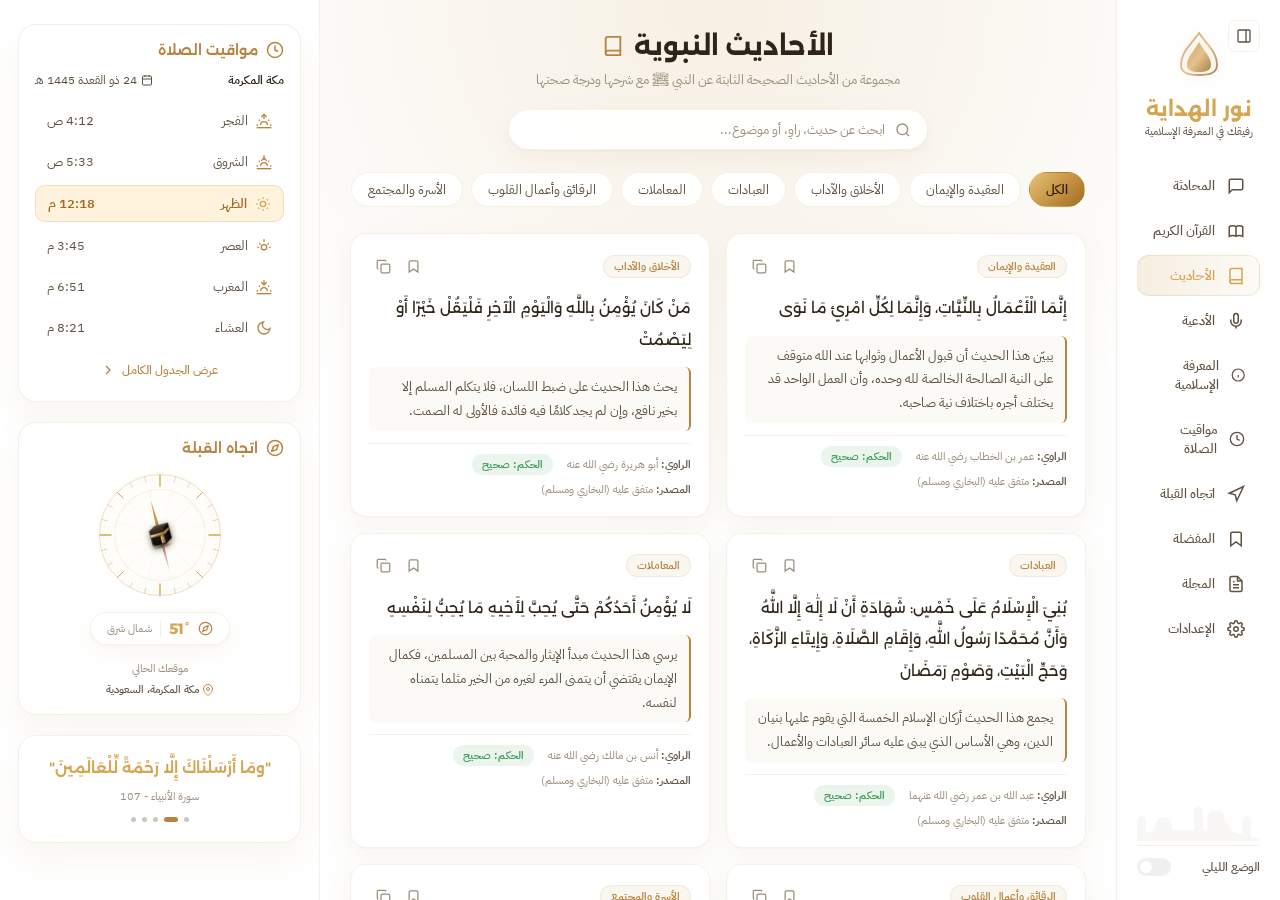
==== frontend/ahadith.html @ 5385dde2 "Add frontend pages: ahadith, favorites, mawaqit" ====
<!DOCTYPE html>
<html lang="ar" dir="rtl">
<head>
    <meta charset="UTF-8">
    <meta name="viewport" content="width=device-width, initial-scale=1.0">
    <title>الأحاديث النبوية — نور الهداية</title>
    
    <!-- Google Fonts -->
    <link rel="preconnect" href="https://fonts.googleapis.com">
    <link rel="preconnect" href="https://fonts.gstatic.com" crossorigin>
    <link href="https://fonts.googleapis.com/css2?family=Alexandria:wght@300;400;600;700&family=IBM+Plex+Sans+Arabic:wght@300;400;500;600;700&display=swap" rel="stylesheet">
    
    <!-- CSS Stylesheet -->
    <link rel="stylesheet" href="style.css">
</head>
<body>
    <script>
        (function () {
            try {
                if (localStorage.getItem("noor-theme") !== "dark") {
                    document.body.classList.add("light-theme");
                }
            } catch (e) {
                document.body.classList.add("light-theme");
            }
        })();
    </script>
    <div class="app-container">
        
        <!-- ==================== COLUMN 1: RIGHT PANEL (SIDEBAR NAV) ==================== -->
        <aside class="right-column">
            <!-- Master sidebar toggle: hides the widgets column, collapses this nav to icons -->
            <button type="button" class="sidebar-master-toggle" id="sidebarMasterToggle" title="طي/فتح الشريط الجانبي" aria-label="طي أو فتح الشريط الجانبي">
                <svg viewBox="0 0 24 24" fill="none" stroke="currentColor" stroke-width="2">
                    <rect x="3" y="3" width="18" height="18" rx="2" ry="2"></rect>
                    <line x1="15" y1="3" x2="15" y2="21"></line>
                </svg>
            </button>
            <!-- App Brand / Title -->
            <div class="app-brand">
                <div class="logo-wrapper">
                    <!-- Beautiful Golden Arched Mosque Dome Icon -->
                    <svg class="app-logo" viewBox="0 0 100 100" fill="none">
                        <path d="M50,15 C68,40 80,48 80,68 C80,82 68,85 50,85 C32,85 20,82 20,68 C20,48 32,40 50,15 Z" stroke="url(#goldGradient)" stroke-width="3" fill="rgba(202, 164, 108, 0.05)"/>
                        <path d="M50,30 C60,48 70,55 70,68 C70,78 61,80 50,80 C39,80 30,78 30,68 C30,55 40,48 50,30 Z" fill="url(#goldGradient)"/>
                        <defs>
                            <linearGradient id="goldGradient" x1="0" y1="0" x2="1" y2="1">
                                <stop offset="0%" stop-color="#cca46c"/>
                                <stop offset="50%" stop-color="#e5c18b"/>
                                <stop offset="100%" stop-color="#ab824b"/>
                            </linearGradient>
                        </defs>
                    </svg>
                </div>
                <h1 class="brand-title">نور الهداية</h1>
                <p class="brand-slogan">رفيقك في المعرفة الإسلامية</p>
            </div>
            
            <!-- Navigation Menu -->
            <nav class="sidebar-nav">
                <a href="index.html" class="nav-item">
                    <svg class="nav-icon" viewBox="0 0 24 24" fill="none" stroke="currentColor" stroke-width="2">
                        <path d="M21 15a2 2 0 0 1-2 2H7l-4 4V5a2 2 0 0 1 2-2h14a2 2 0 0 1 2 2z"></path>
                    </svg>
                    <span>المحادثة</span>
                </a>
                <a href="#" class="nav-item">
                    <svg class="nav-icon" viewBox="0 0 24 24" fill="none" stroke="currentColor" stroke-width="2">
                        <path d="M12 6.253v13m0-13C10.832 5.477 9.246 5 7.5 5S4.168 5.477 3 6.253v13C4.168 18.477 5.754 18 7.5 18s3.332.477 4.5 1.253m0-13C13.168 5.477 14.754 5 16.5 5c1.747 0 3.332.477 4.5 1.253v13C19.832 18.477 18.247 18 16.5 18c-1.746 0-3.332.477-4.5 1.253"></path>
                    </svg>
                    <span>القرآن الكريم</span>
                </a>
                <a href="ahadith.html" class="nav-item active">
                    <svg class="nav-icon" viewBox="0 0 24 24" fill="none" stroke="currentColor" stroke-width="2">
                        <path d="M4 19.5A2.5 2.5 0 0 1 6.5 17H20"></path>
                        <path d="M6.5 2H20v20H6.5A2.5 2.5 0 0 1 4 19.5v-15A2.5 2.5 0 0 1 6.5 2z"></path>
                    </svg>
                    <span>الأحاديث</span>
                </a>
                <a href="duas.html" class="nav-item">
                    <svg class="nav-icon" viewBox="0 0 24 24" fill="none" stroke="currentColor" stroke-width="2">
                        <path d="M12 2a3 3 0 0 0-3 3v7a3 3 0 0 0 6 0V5a3 3 0 0 0-3-3z"></path>
                        <path d="M19 10v2a7 7 0 0 1-14 0v-2"></path>
                        <line x1="12" y1="19" x2="12" y2="22"></line>
                    </svg>
                    <span>الأدعية</span>
                </a>
                <a href="#" class="nav-item">
                    <svg class="nav-icon" viewBox="0 0 24 24" fill="none" stroke="currentColor" stroke-width="2">
                        <circle cx="12" cy="12" r="10"></circle>
                        <line x1="12" y1="16" x2="12" y2="12"></line>
                        <line x1="12" y1="8" x2="12.01" y2="8"></line>
                    </svg>
                    <span>المعرفة الإسلامية</span>
                </a>
                <a href="mawaqit.html" class="nav-item">
                    <svg class="nav-icon" viewBox="0 0 24 24" fill="none" stroke="currentColor" stroke-width="2">
                        <circle cx="12" cy="12" r="10"></circle>
                        <polyline points="12 6 12 12 16 14"></polyline>
                    </svg>
                    <span>مواقيت الصلاة</span>
                </a>
                <a href="#" class="nav-item">
                    <svg class="nav-icon" viewBox="0 0 24 24" fill="none" stroke="currentColor" stroke-width="2">
                        <polygon points="3 11 22 2 13 21 11 13 3 11"></polygon>
                    </svg>
                    <span>اتجاه القبلة</span>
                </a>
                <a href="favorites.html" class="nav-item">
                    <svg class="nav-icon" viewBox="0 0 24 24" fill="none" stroke="currentColor" stroke-width="2">
                        <path d="M19 21l-7-5-7 5V5a2 2 0 0 1 2-2h10a2 2 0 0 1 2 2z"></path>
                    </svg>
                    <span>المفضلة</span>
                </a>
                <a href="#" class="nav-item">
                    <svg class="nav-icon" viewBox="0 0 24 24" fill="none" stroke="currentColor" stroke-width="2">
                        <path d="M14 2H6a2 2 0 0 0-2 2v16a2 2 0 0 0 2 2h12a2 2 0 0 0 2-2V8z"></path>
                        <polyline points="14 2 14 8 20 8"></polyline>
                        <line x1="16" y1="13" x2="8" y2="13"></line>
                        <line x1="16" y1="17" x2="8" y2="17"></line>
                        <polyline points="10 9 9 9 8 9"></polyline>
                    </svg>
                    <span>المجلة</span>
                </a>
                <a href="#" class="nav-item">
                    <svg class="nav-icon" viewBox="0 0 24 24" fill="none" stroke="currentColor" stroke-width="2">
                        <circle cx="12" cy="12" r="3"></circle>
                        <path d="M19.4 15a1.65 1.65 0 0 0 .33 1.82l.06.06a2 2 0 1 1-2.83 2.83l-.06-.06a1.65 1.65 0 0 0-1.82-.33 1.65 1.65 0 0 0-1 1.51V21a2 2 0 0 1-4 0v-.09A1.65 1.65 0 0 0 9 19.4a1.65 1.65 0 0 0-1.82.33l-.06.06a2 2 0 1 1-2.83-2.83l.06-.06a1.65 1.65 0 0 0 .33-1.82 1.65 1.65 0 0 0-1.51-1H3a2 2 0 0 1 0-4h.09A1.65 1.65 0 0 0 4.6 9a1.65 1.65 0 0 0-.33-1.82l-.06-.06a2 2 0 1 1 2.83-2.83l.06.06a1.65 1.65 0 0 0 1.82.33H9a1.65 1.65 0 0 0 1-1.51V3a2 2 0 0 1 4 0v.09a1.65 1.65 0 0 0 1 1.51 1.65 1.65 0 0 0 1.82-.33l.06-.06a2 2 0 1 1 2.83 2.83l-.06.06a1.65 1.65 0 0 0-.33 1.82V9a1.65 1.65 0 0 0 1.51 1H21a2 2 0 0 1 0 4h-.09a1.65 1.65 0 0 0-1.51 1z"></path>
                    </svg>
                    <span>الإعدادات</span>
                </a>
            </nav>
            
            <!-- Silhouette & Dark Mode Switch at the Bottom -->
            <div class="sidebar-footer">
                <div class="mosque-silhouette"></div>
                <div class="theme-switch-container">
                    <!-- <svg class="footer-icon sun-moon-icon" viewBox="0 0 24 24" fill="none" stroke="currentColor" stroke-width="2">
                        <path d="M21 12.79A9 9 0 1 1 11.21 3 7 7 0 0 0 21 12.79z"></path>
                    </svg> -->
                    <span class="switch-label">الوضع الليلي</span>
                    <label class="switch">
                        <input type="checkbox" id="themeSwitch">
                        <span class="slider round"></span>
                    </label>
                    
                </div>
            </div>
        </aside>
        
        <!-- ==================== COLUMN 2: CHAT & DYNAMIC PANEL ==================== -->
        <main class="center-column duas-page">
            <!-- Arched Window Frame Overlay & Backlighting -->
            <div class="duas-viewport">
                <!-- Page Header -->
                <div class="duas-page-header">
                    <h2 class="duas-page-title">
                        الأحاديث النبوية
                        <svg class="welcome-leaf" viewBox="0 0 24 24" fill="none" stroke="currentColor" stroke-width="2">
                            <path d="M4 19.5A2.5 2.5 0 0 1 6.5 17H20"></path>
                            <path d="M6.5 2H20v20H6.5A2.5 2.5 0 0 1 4 19.5v-15A2.5 2.5 0 0 1 6.5 2z"></path>
                        </svg>
                    </h2>
                    <p class="duas-page-subtitle">مجموعة من الأحاديث الصحيحة الثابتة عن النبي ﷺ مع شرحها ودرجة صحتها</p>

                    <div class="duas-search-bar">
                        <svg viewBox="0 0 24 24" class="duas-search-icon" fill="none" stroke="currentColor" stroke-width="2">
                            <circle cx="11" cy="11" r="8"></circle>
                            <path d="m21 21-4.3-4.3"></path>
                        </svg>
                        <input type="text" id="hadithSearchInput" class="duas-search-input" placeholder="ابحث عن حديث، راوٍ، أو موضوع..." autocomplete="off">
                    </div>
                </div>

                <!-- Category Filter -->
                <div class="duas-categories" id="hadithCategories">
                    <button class="category-chip active" data-category="all">الكل</button>
                    <button class="category-chip" data-category="aqeedah">العقيدة والإيمان</button>
                    <button class="category-chip" data-category="akhlaq">الأخلاق والآداب</button>
                    <button class="category-chip" data-category="ibadat">العبادات</button>
                    <button class="category-chip" data-category="muamalat">المعاملات</button>
                    <button class="category-chip" data-category="riqaq">الرقائق وأعمال القلوب</button>
                    <button class="category-chip" data-category="family">الأسرة والمجتمع</button>
                </div>

                <!-- Hadiths Grid -->
                <div class="duas-grid hadith-grid" id="hadithGrid">

                    <div class="dua-card hadith-card" data-category="aqeedah">
                        <div class="dua-card-header">
                            <span class="dua-category-tag">العقيدة والإيمان</span>
                            <div class="dua-card-actions">
                                <button type="button" class="dua-action-btn" data-action="favorite" title="إضافة للمفضلة">
                                    <svg viewBox="0 0 24 24" fill="none" stroke="currentColor" stroke-width="2">
                                        <path d="M19 21l-7-5-7 5V5a2 2 0 0 1 2-2h10a2 2 0 0 1 2 2z"></path>
                                    </svg>
                                </button>
                                <button type="button" class="dua-action-btn" data-action="copy" title="نسخ الحديث">
                                    <svg viewBox="0 0 24 24" fill="none" stroke="currentColor" stroke-width="2">
                                        <rect width="14" height="14" x="8" y="8" rx="2" ry="2"></rect>
                                        <path d="M4 16c-1.1 0-2-.9-2-2V4c0-1.1.9-2 2-2h10c1.1 0 2 .9 2 2"></path>
                                    </svg>
                                </button>
                            </div>
                        </div>
                        <p class="dua-text hadith-text">إِنَّمَا الْأَعْمَالُ بِالنِّيَّاتِ، وَإِنَّمَا لِكُلِّ امْرِئٍ مَا نَوَى</p>
                        <p class="hadith-explanation">يبيّن هذا الحديث أن قبول الأعمال وثوابها عند الله متوقف على النية الصالحة الخالصة لله وحده، وأن العمل الواحد قد يختلف أجره باختلاف نية صاحبه.</p>
                        <div class="hadith-meta">
                            <span class="hadith-meta-item"><strong>الراوي:</strong> عمر بن الخطاب رضي الله عنه</span>
                            <span class="hadith-meta-item hadith-grade grade-sahih"><strong>الحكم:</strong> صحيح</span>
                            <span class="hadith-meta-item"><strong>المصدر:</strong> متفق عليه (البخاري ومسلم)</span>
                        </div>
                    </div>

                    <div class="dua-card hadith-card" data-category="akhlaq">
                        <div class="dua-card-header">
                            <span class="dua-category-tag">الأخلاق والآداب</span>
                            <div class="dua-card-actions">
                                <button type="button" class="dua-action-btn" data-action="favorite" title="إضافة للمفضلة">
                                    <svg viewBox="0 0 24 24" fill="none" stroke="currentColor" stroke-width="2">
                                        <path d="M19 21l-7-5-7 5V5a2 2 0 0 1 2-2h10a2 2 0 0 1 2 2z"></path>
                                    </svg>
                                </button>
                                <button type="button" class="dua-action-btn" data-action="copy" title="نسخ الحديث">
                                    <svg viewBox="0 0 24 24" fill="none" stroke="currentColor" stroke-width="2">
                                        <rect width="14" height="14" x="8" y="8" rx="2" ry="2"></rect>
                                        <path d="M4 16c-1.1 0-2-.9-2-2V4c0-1.1.9-2 2-2h10c1.1 0 2 .9 2 2"></path>
                                    </svg>
                                </button>
                            </div>
                        </div>
                        <p class="dua-text hadith-text">مَنْ كَانَ يُؤْمِنُ بِاللَّهِ وَالْيَوْمِ الْآخِرِ فَلْيَقُلْ خَيْرًا أَوْ لِيَصْمُتْ</p>
                        <p class="hadith-explanation">يحث هذا الحديث على ضبط اللسان، فلا يتكلم المسلم إلا بخير نافع، وإن لم يجد كلامًا فيه فائدة فالأولى له الصمت.</p>
                        <div class="hadith-meta">
                            <span class="hadith-meta-item"><strong>الراوي:</strong> أبو هريرة رضي الله عنه</span>
                            <span class="hadith-meta-item hadith-grade grade-sahih"><strong>الحكم:</strong> صحيح</span>
                            <span class="hadith-meta-item"><strong>المصدر:</strong> متفق عليه (البخاري ومسلم)</span>
                        </div>
                    </div>

                    <div class="dua-card hadith-card" data-category="ibadat">
                        <div class="dua-card-header">
                            <span class="dua-category-tag">العبادات</span>
                            <div class="dua-card-actions">
                                <button type="button" class="dua-action-btn" data-action="favorite" title="إضافة للمفضلة">
                                    <svg viewBox="0 0 24 24" fill="none" stroke="currentColor" stroke-width="2">
                                        <path d="M19 21l-7-5-7 5V5a2 2 0 0 1 2-2h10a2 2 0 0 1 2 2z"></path>
                                    </svg>
                                </button>
                                <button type="button" class="dua-action-btn" data-action="copy" title="نسخ الحديث">
                                    <svg viewBox="0 0 24 24" fill="none" stroke="currentColor" stroke-width="2">
                                        <rect width="14" height="14" x="8" y="8" rx="2" ry="2"></rect>
                                        <path d="M4 16c-1.1 0-2-.9-2-2V4c0-1.1.9-2 2-2h10c1.1 0 2 .9 2 2"></path>
                                    </svg>
                                </button>
                            </div>
                        </div>
                        <p class="dua-text hadith-text">بُنِيَ الْإِسْلَامُ عَلَى خَمْسٍ: شَهَادَةِ أَنْ لَا إِلَٰهَ إِلَّا اللَّهُ وَأَنَّ مُحَمَّدًا رَسُولُ اللَّهِ، وَإِقَامِ الصَّلَاةِ، وَإِيتَاءِ الزَّكَاةِ، وَحَجِّ الْبَيْتِ، وَصَوْمِ رَمَضَانَ</p>
                        <p class="hadith-explanation">يجمع هذا الحديث أركان الإسلام الخمسة التي يقوم عليها بنيان الدين، وهي الأساس الذي يبنى عليه سائر العبادات والأعمال.</p>
                        <div class="hadith-meta">
                            <span class="hadith-meta-item"><strong>الراوي:</strong> عبد الله بن عمر رضي الله عنهما</span>
                            <span class="hadith-meta-item hadith-grade grade-sahih"><strong>الحكم:</strong> صحيح</span>
                            <span class="hadith-meta-item"><strong>المصدر:</strong> متفق عليه (البخاري ومسلم)</span>
                        </div>
                    </div>

                    <div class="dua-card hadith-card" data-category="muamalat">
                        <div class="dua-card-header">
                            <span class="dua-category-tag">المعاملات</span>
                            <div class="dua-card-actions">
                                <button type="button" class="dua-action-btn" data-action="favorite" title="إضافة للمفضلة">
                                    <svg viewBox="0 0 24 24" fill="none" stroke="currentColor" stroke-width="2">
                                        <path d="M19 21l-7-5-7 5V5a2 2 0 0 1 2-2h10a2 2 0 0 1 2 2z"></path>
                                    </svg>
                                </button>
                                <button type="button" class="dua-action-btn" data-action="copy" title="نسخ الحديث">
                                    <svg viewBox="0 0 24 24" fill="none" stroke="currentColor" stroke-width="2">
                                        <rect width="14" height="14" x="8" y="8" rx="2" ry="2"></rect>
                                        <path d="M4 16c-1.1 0-2-.9-2-2V4c0-1.1.9-2 2-2h10c1.1 0 2 .9 2 2"></path>
                                    </svg>
                                </button>
                            </div>
                        </div>
                        <p class="dua-text hadith-text">لَا يُؤْمِنُ أَحَدُكُمْ حَتَّى يُحِبَّ لِأَخِيهِ مَا يُحِبُّ لِنَفْسِهِ</p>
                        <p class="hadith-explanation">يرسي هذا الحديث مبدأ الإيثار والمحبة بين المسلمين، فكمال الإيمان يقتضي أن يتمنى المرء لغيره من الخير مثلما يتمناه لنفسه.</p>
                        <div class="hadith-meta">
                            <span class="hadith-meta-item"><strong>الراوي:</strong> أنس بن مالك رضي الله عنه</span>
                            <span class="hadith-meta-item hadith-grade grade-sahih"><strong>الحكم:</strong> صحيح</span>
                            <span class="hadith-meta-item"><strong>المصدر:</strong> متفق عليه (البخاري ومسلم)</span>
                        </div>
                    </div>

                    <div class="dua-card hadith-card" data-category="riqaq">
                        <div class="dua-card-header">
                            <span class="dua-category-tag">الرقائق وأعمال القلوب</span>
                            <div class="dua-card-actions">
                                <button type="button" class="dua-action-btn" data-action="favorite" title="إضافة للمفضلة">
                                    <svg viewBox="0 0 24 24" fill="none" stroke="currentColor" stroke-width="2">
                                        <path d="M19 21l-7-5-7 5V5a2 2 0 0 1 2-2h10a2 2 0 0 1 2 2z"></path>
                                    </svg>
                                </button>
                                <button type="button" class="dua-action-btn" data-action="copy" title="نسخ الحديث">
                                    <svg viewBox="0 0 24 24" fill="none" stroke="currentColor" stroke-width="2">
                                        <rect width="14" height="14" x="8" y="8" rx="2" ry="2"></rect>
                                        <path d="M4 16c-1.1 0-2-.9-2-2V4c0-1.1.9-2 2-2h10c1.1 0 2 .9 2 2"></path>
                                    </svg>
                                </button>
                            </div>
                        </div>
                        <p class="dua-text hadith-text">مَنْ كَانَتِ الْآخِرَةُ هَمَّهُ جَعَلَ اللَّهُ غِنَاهُ فِي قَلْبِهِ، وَجَمَعَ لَهُ شَمْلَهُ، وَأَتَتْهُ الدُّنْيَا وَهِيَ رَاغِمَةٌ</p>
                        <p class="hadith-explanation">يوضح الحديث أن من جعل الآخرة غايته الكبرى أغناه الله في قلبه وجمع أمره ويسّر له رزقه من الدنيا وهو راضٍ مطمئن.</p>
                        <div class="hadith-meta">
                            <span class="hadith-meta-item"><strong>الراوي:</strong> زيد بن ثابت رضي الله عنه</span>
                            <span class="hadith-meta-item hadith-grade grade-hasan"><strong>الحكم:</strong> حسن</span>
                            <span class="hadith-meta-item"><strong>المصدر:</strong> رواه الترمذي وابن ماجه</span>
                        </div>
                    </div>

                    <div class="dua-card hadith-card" data-category="family">
                        <div class="dua-card-header">
                            <span class="dua-category-tag">الأسرة والمجتمع</span>
                            <div class="dua-card-actions">
                                <button type="button" class="dua-action-btn" data-action="favorite" title="إضافة للمفضلة">
                                    <svg viewBox="0 0 24 24" fill="none" stroke="currentColor" stroke-width="2">
                                        <path d="M19 21l-7-5-7 5V5a2 2 0 0 1 2-2h10a2 2 0 0 1 2 2z"></path>
                                    </svg>
                                </button>
                                <button type="button" class="dua-action-btn" data-action="copy" title="نسخ الحديث">
                                    <svg viewBox="0 0 24 24" fill="none" stroke="currentColor" stroke-width="2">
                                        <rect width="14" height="14" x="8" y="8" rx="2" ry="2"></rect>
                                        <path d="M4 16c-1.1 0-2-.9-2-2V4c0-1.1.9-2 2-2h10c1.1 0 2 .9 2 2"></path>
                                    </svg>
                                </button>
                            </div>
                        </div>
                        <p class="dua-text hadith-text">خَيْرُكُمْ خَيْرُكُمْ لِأَهْلِهِ، وَأَنَا خَيْرُكُمْ لِأَهْلِي</p>
                        <p class="hadith-explanation">يعلّم النبي ﷺ أمته أن حسن المعاملة مع الأهل والزوجة من علامات خيرية المسلم، وقد ضرب بنفسه ﷺ المثل الأعلى في ذلك.</p>
                        <div class="hadith-meta">
                            <span class="hadith-meta-item"><strong>الراوي:</strong> عائشة رضي الله عنها</span>
                            <span class="hadith-meta-item hadith-grade grade-sahih"><strong>الحكم:</strong> صحيح</span>
                            <span class="hadith-meta-item"><strong>المصدر:</strong> رواه الترمذي وابن ماجه</span>
                        </div>
                    </div>

                    <div class="dua-card hadith-card" data-category="akhlaq">
                        <div class="dua-card-header">
                            <span class="dua-category-tag">الأخلاق والآداب</span>
                            <div class="dua-card-actions">
                                <button type="button" class="dua-action-btn" data-action="favorite" title="إضافة للمفضلة">
                                    <svg viewBox="0 0 24 24" fill="none" stroke="currentColor" stroke-width="2">
                                        <path d="M19 21l-7-5-7 5V5a2 2 0 0 1 2-2h10a2 2 0 0 1 2 2z"></path>
                                    </svg>
                                </button>
                                <button type="button" class="dua-action-btn" data-action="copy" title="نسخ الحديث">
                                    <svg viewBox="0 0 24 24" fill="none" stroke="currentColor" stroke-width="2">
                                        <rect width="14" height="14" x="8" y="8" rx="2" ry="2"></rect>
                                        <path d="M4 16c-1.1 0-2-.9-2-2V4c0-1.1.9-2 2-2h10c1.1 0 2 .9 2 2"></path>
                                    </svg>
                                </button>
                            </div>
                        </div>
                        <p class="dua-text hadith-text">الْمُسْلِمُ مَنْ سَلِمَ الْمُسْلِمُونَ مِنْ لِسَانِهِ وَيَدِهِ</p>
                        <p class="hadith-explanation">يعرّف النبي ﷺ المسلم الحق بأنه من يكفّ أذاه عن الناس بلسانه ويده، فسلامة الصدر وحسن التعامل من صميم الإسلام.</p>
                        <div class="hadith-meta">
                            <span class="hadith-meta-item"><strong>الراوي:</strong> عبد الله بن عمرو رضي الله عنهما</span>
                            <span class="hadith-meta-item hadith-grade grade-sahih"><strong>الحكم:</strong> صحيح</span>
                            <span class="hadith-meta-item"><strong>المصدر:</strong> متفق عليه (البخاري ومسلم)</span>
                        </div>
                    </div>

                </div>

                <!-- Empty state, shown when a search/filter finds nothing -->
                <div class="duas-empty-state" id="hadithEmptyState" style="display:none;">
                    <p>لم يتم العثور على أحاديث مطابقة لبحثك.</p>
                </div>
            </div>
        </main>
        
        <!-- ==================== COLUMN 3: WIDGETS & SIDE INFO ==================== -->
        <aside class="left-column">
            <!-- Prayer Times Widget -->
            <div class="card prayer-widget">
                <div class="widget-header">
                    <div class="header-title">
                        <svg class="widget-icon" viewBox="0 0 24 24" fill="none" stroke="currentColor" stroke-width="2">
                            <circle cx="12" cy="12" r="10"></circle>
                            <polyline points="12 6 12 12 16 14"></polyline>
                        </svg>
                        <span>مواقيت الصلاة</span>
                    </div>
                </div>
                <div class="location-details">
                    <span class="city-name">مكة المكرمة</span>
                    <span class="hijri-date">
                        <svg viewBox="0 0 24 24" class="date-icon" fill="none" stroke="currentColor" stroke-width="2">
                            <rect x="3" y="4" width="18" height="18" rx="2" ry="2"></rect>
                            <line x1="16" y1="2" x2="16" y2="6"></line>
                            <line x1="8" y1="2" x2="8" y2="6"></line>
                            <line x1="3" y1="10" x2="21" y2="10"></line>
                        </svg>
                        <span class="hijri-date-text">24 ذو القعدة 1445 هـ</span>
                    </span>
                </div>
                
                <div class="prayer-times-list">
                    <div class="prayer-time-item">
                        <span class="prayer-name">
                            <svg class="prayer-icon" viewBox="0 0 24 24" fill="none" stroke="currentColor" stroke-width="2">
                                <path d="M17 18a5 5 0 0 0-10 0"></path>
                                <line x1="12" y1="2" x2="12" y2="9"></line>
                                <line x1="4.22" y1="10.22" x2="5.64" y2="11.64"></line>
                                <line x1="1" y1="18" x2="3" y2="18"></line>
                                <line x1="21" y1="18" x2="23" y2="18"></line>
                                <line x1="18.36" y1="11.64" x2="19.78" y2="10.22"></line>
                                <line x1="23" y1="22" x2="1" y2="22"></line>
                                <polyline points="8 6 12 2 16 6"></polyline>
                            </svg>
                            الفجر
                        </span>
                        <span class="prayer-val">4:12 ص</span>
                    </div>
                    <div class="prayer-time-item">
                        <span class="prayer-name">
                            <svg class="prayer-icon" viewBox="0 0 24 24" fill="none" stroke="currentColor" stroke-width="2">
                                <path d="M17 18a5 5 0 0 0-10 0"></path>
                                <line x1="12" y1="2" x2="12" y2="9"></line>
                                <line x1="4.22" y1="10.22" x2="5.64" y2="11.64"></line>
                                <line x1="1" y1="18" x2="3" y2="18"></line>
                                <line x1="21" y1="18" x2="23" y2="18"></line>
                                <line x1="18.36" y1="11.64" x2="19.78" y2="10.22"></line>
                                <line x1="23" y1="22" x2="1" y2="22"></line>
                                <polyline points="8 10 12 6 16 10"></polyline>
                            </svg>
                            الشروق
                        </span>
                        <span class="prayer-val">5:33 ص</span>
                    </div>
                    <div class="prayer-time-item active">
                        <span class="prayer-name">
                            <svg class="prayer-icon" viewBox="0 0 24 24" fill="none" stroke="currentColor" stroke-width="2">
                                <circle cx="12" cy="12" r="4"></circle>
                                <line x1="12" y1="2" x2="12" y2="4"></line>
                                <line x1="12" y1="20" x2="12" y2="22"></line>
                                <line x1="4.93" y1="4.93" x2="6.34" y2="6.34"></line>
                                <line x1="17.66" y1="17.66" x2="19.07" y2="19.07"></line>
                                <line x1="2" y1="12" x2="4" y2="12"></line>
                                <line x1="20" y1="12" x2="22" y2="12"></line>
                                <line x1="4.93" y1="19.07" x2="6.34" y2="17.66"></line>
                                <line x1="17.66" y1="6.34" x2="19.07" y2="4.93"></line>
                            </svg>
                            الظهر
                        </span>
                        <span class="prayer-val">12:18 م</span>
                    </div>
                    <div class="prayer-time-item">
                        <span class="prayer-name">
                            <svg class="prayer-icon" viewBox="0 0 24 24" fill="none" stroke="currentColor" stroke-width="2">
                                <circle cx="12" cy="14" r="4"></circle>
                                <line x1="12" y1="2" x2="12" y2="6"></line>
                                <line x1="4.93" y1="7.93" x2="6.7" y2="9.7"></line>
                                <line x1="19.07" y1="7.93" x2="17.3" y2="9.7"></line>
                                <line x1="2" y1="14" x2="4.5" y2="14"></line>
                                <line x1="19.5" y1="14" x2="22" y2="14"></line>
                            </svg>
                            العصر
                        </span>
                        <span class="prayer-val">3:45 م</span>
                    </div>
                    <div class="prayer-time-item">
                        <span class="prayer-name">
                            <svg class="prayer-icon" viewBox="0 0 24 24" fill="none" stroke="currentColor" stroke-width="2">
                                <path d="M17 18a5 5 0 0 0-10 0"></path>
                                <line x1="12" y1="9" x2="12" y2="2"></line>
                                <line x1="4.22" y1="10.22" x2="5.64" y2="11.64"></line>
                                <line x1="1" y1="18" x2="3" y2="18"></line>
                                <line x1="21" y1="18" x2="23" y2="18"></line>
                                <line x1="18.36" y1="11.64" x2="19.78" y2="10.22"></line>
                                <line x1="23" y1="22" x2="1" y2="22"></line>
                                <polyline points="16 5 12 9 8 5"></polyline>
                            </svg>
                            المغرب
                        </span>
                        <span class="prayer-val">6:51 م</span>
                    </div>
                    <div class="prayer-time-item">
                        <span class="prayer-name">
                            <svg class="prayer-icon" viewBox="0 0 24 24" fill="none" stroke="currentColor" stroke-width="2">
                                <path d="M21 12.79A9 9 0 1 1 11.21 3 7 7 0 0 0 21 12.79z"></path>
                            </svg>
                            العشاء
                        </span>
                        <span class="prayer-val">8:21 م</span>
                    </div>
                </div>
                
                <button class="btn btn-text show-schedule-btn">
                    <span>عرض الجدول الكامل</span>
                    <svg viewBox="0 0 24 24" width="16" height="16" fill="none" stroke="currentColor" stroke-width="2">
                        <polyline points="15 18 9 12 15 6"></polyline>
                    </svg>
                </button>
            </div>
            
            <!-- Qibla Widget -->
            <div class="card qibla-widget">
                <div class="widget-header">
                    <div class="header-title">
                        <svg class="widget-icon" viewBox="0 0 24 24" fill="none" stroke="currentColor" stroke-width="2">
                            <circle cx="12" cy="12" r="10"></circle>
                            <polygon points="16.24 7.76 14.12 14.12 7.76 16.24 9.88 9.88 16.24 7.76"></polygon>
                        </svg>
                        <span>اتجاه القبلة</span>
                    </div>
                </div>
                
                <div class="qibla-compass-container">
                    <div class="compass-ring">
                        <!-- Decorative tick-mark ring -->
                        <svg class="tick-ring" viewBox="0 0 126 126" xmlns="http://www.w3.org/2000/svg">
                            <circle cx="63" cy="63" r="60.5" class="tick-ring-outer"/>
                            <circle cx="63" cy="63" r="56.5" class="tick-ring-inner"/>
                            <g stroke-linecap="round">
                                <line x1="63.0" y1="14.0" x2="63.0" y2="3.0" class="tick-major"/>
                                <line x1="77.2" y1="9.9" x2="78.5" y2="5.0" class="tick-minor"/>
                                <line x1="90.5" y1="15.4" x2="93.0" y2="11.0" class="tick-minor"/>
                                <line x1="99.8" y1="26.2" x2="105.4" y2="20.6" class="tick-mid"/>
                                <line x1="110.6" y1="35.5" x2="115.0" y2="33.0" class="tick-minor"/>
                                <line x1="116.1" y1="48.8" x2="121.0" y2="47.5" class="tick-minor"/>
                                <line x1="112.0" y1="63.0" x2="123.0" y2="63.0" class="tick-major"/>
                                <line x1="116.1" y1="77.2" x2="121.0" y2="78.5" class="tick-minor"/>
                                <line x1="110.6" y1="90.5" x2="115.0" y2="93.0" class="tick-minor"/>
                                <line x1="99.8" y1="99.8" x2="105.4" y2="105.4" class="tick-mid"/>
                                <line x1="90.5" y1="110.6" x2="93.0" y2="115.0" class="tick-minor"/>
                                <line x1="77.2" y1="116.1" x2="78.5" y2="121.0" class="tick-minor"/>
                                <line x1="63.0" y1="112.0" x2="63.0" y2="123.0" class="tick-major"/>
                                <line x1="48.8" y1="116.1" x2="47.5" y2="121.0" class="tick-minor"/>
                                <line x1="35.5" y1="110.6" x2="33.0" y2="115.0" class="tick-minor"/>
                                <line x1="26.2" y1="99.8" x2="20.6" y2="105.4" class="tick-mid"/>
                                <line x1="15.4" y1="90.5" x2="11.0" y2="93.0" class="tick-minor"/>
                                <line x1="9.9" y1="77.2" x2="5.0" y2="78.5" class="tick-minor"/>
                                <line x1="14.0" y1="63.0" x2="3.0" y2="63.0" class="tick-major"/>
                                <line x1="9.9" y1="48.8" x2="5.0" y2="47.5" class="tick-minor"/>
                                <line x1="15.4" y1="35.5" x2="11.0" y2="33.0" class="tick-minor"/>
                                <line x1="26.2" y1="26.2" x2="20.6" y2="20.6" class="tick-mid"/>
                                <line x1="35.5" y1="15.4" x2="33.0" y2="11.0" class="tick-minor"/>
                                <line x1="48.8" y1="9.9" x2="47.5" y2="5.0" class="tick-minor"/>
                            </g>
                        </svg>


                        <div class="compass-dial">
                            <div class="compass-pointer">
                                <div class="pointer-head"></div>
                                <div class="pointer-tail"></div>
                            </div>
                            <div class="kaaba-icon-wrapper">
                                <svg viewBox="0 0 64 64" class="kaaba-svg" xmlns="http://www.w3.org/2000/svg">
                                    <defs>
                                        <linearGradient id="kaabaFront" x1="0" y1="0" x2="0" y2="1">
                                            <stop offset="0%" stop-color="#3a2c1d"/>
                                            <stop offset="55%" stop-color="#1c1510"/>
                                            <stop offset="100%" stop-color="#0a0806"/>
                                        </linearGradient>
                                        <linearGradient id="kaabaSide" x1="0" y1="0" x2="1" y2="0">
                                            <stop offset="0%" stop-color="#18120c"/>
                                            <stop offset="100%" stop-color="#000000"/>
                                        </linearGradient>
                                        <linearGradient id="kaabaTop" x1="0" y1="0" x2="0" y2="1">
                                            <stop offset="0%" stop-color="#54432f"/>
                                            <stop offset="100%" stop-color="#231b13"/>
                                        </linearGradient>
                                        <linearGradient id="kaabaGold" x1="0" y1="0" x2="1" y2="0">
                                            <stop offset="0%" stop-color="#f2dcae"/>
                                            <stop offset="45%" stop-color="#cca46c"/>
                                            <stop offset="100%" stop-color="#9c7540"/>
                                        </linearGradient>
                                        <linearGradient id="kaabaGoldSide" x1="0" y1="0" x2="1" y2="0">
                                            <stop offset="0%" stop-color="#cca46c"/>
                                            <stop offset="100%" stop-color="#7d5c30"/>
                                        </linearGradient>
                                        <radialGradient id="kaabaShadow" cx="50%" cy="50%" r="50%">
                                            <stop offset="0%" stop-color="#000000" stop-opacity="0.55"/>
                                            <stop offset="100%" stop-color="#000000" stop-opacity="0"/>
                                        </radialGradient>
                                        <linearGradient id="kaabaTopSheen" x1="0" y1="0" x2="1" y2="1">
                                            <stop offset="0%" stop-color="#ffffff" stop-opacity="0.16"/>
                                            <stop offset="100%" stop-color="#ffffff" stop-opacity="0"/>
                                        </linearGradient>
                                    </defs>

                                    <!-- Ground contact shadow -->
                                    <ellipse cx="30" cy="53.5" rx="21" ry="3.6" fill="url(#kaabaShadow)"/>

                                    <!-- Top face -->
                                    <path d="M14,20 L40,20 L52,13 L26,13 Z" fill="url(#kaabaTop)"/>
                                    <path d="M14,20 L40,20 L52,13 L26,13 Z" fill="url(#kaabaTopSheen)"/>
                                    <!-- Side face (shaded) -->
                                    <path d="M40,20 L52,13 L52,43 L40,50 Z" fill="url(#kaabaSide)"/>
                                    <!-- Front face -->
                                    <path d="M14,20 L40,20 L40,50 L14,50 Z" fill="url(#kaabaFront)"/>

                                    <!-- Fabric drape folds on front face -->
                                    <g stroke="#000000" stroke-opacity="0.35" stroke-width="0.5" fill="none">
                                        <path d="M19,34 Q19.5,41 18.5,49"/>
                                        <path d="M26,34 Q26.6,41 25.6,49"/>
                                    </g>
                                    <g stroke="#ffffff" stroke-opacity="0.05" stroke-width="0.5" fill="none">
                                        <path d="M22,34 Q22.5,41 21.5,49"/>
                                    </g>

                                    <!-- Gold Hizam band (front) -->
                                    <path d="M14,28 L40,28 L40,33 L14,33 Z" fill="url(#kaabaGold)"/>
                                    <!-- Gold Hizam band (side) -->
                                    <path d="M40,28 L52,21 L52,26 L40,33 Z" fill="url(#kaabaGoldSide)"/>
                                    <!-- Stitched trim edges -->
                                    <path d="M14,28.4 L40,28.4 M40,28.4 L52,21.4" stroke="#fbecd2" stroke-width="0.35" stroke-opacity="0.7"/>
                                    <path d="M14,32.6 L40,32.6 M40,32.6 L52,25.6" stroke="#5c431f" stroke-width="0.4" stroke-opacity="0.6"/>

                                    <!-- Kiswa embroidery stitch pattern -->
                                    <line x1="15" y1="30.5" x2="39" y2="30.5" stroke="#5c431f" stroke-width="0.5" stroke-opacity="0.55" stroke-dasharray="1.1,1.3"/>

                                    <!-- Bab al-Kaaba (door) -->
                                    <path d="M32,48 L32,37 Q32,33 35.5,33 Q39,33 39,37 L39,48 Z" fill="url(#kaabaGold)" stroke="#5c431f" stroke-width="0.5"/>
                                    <line x1="35.5" y1="34" x2="35.5" y2="48" stroke="#5c431f" stroke-width="0.4" stroke-opacity="0.8"/>
                                    <path d="M32.8,37.5 Q35.5,34.3 38.2,37.5" fill="none" stroke="#5c431f" stroke-width="0.4" stroke-opacity="0.7"/>
                                    <!-- Door ring handle -->
                                    <circle cx="35.5" cy="43" r="1" fill="none" stroke="#4a3618" stroke-width="0.5"/>

                                    <!-- Hajar al-Aswad corner marker -->
                                    <circle cx="15.5" cy="48.5" r="2.1" fill="url(#kaabaGold)"/>
                                    <circle cx="15.5" cy="48.5" r="1.1" fill="#0d0a08"/>
                                    <circle cx="15" cy="48" r="0.35" fill="#ffffff" fill-opacity="0.35"/>

                                    <!-- Crisp outline -->
                                    <path d="M14,20 L40,20 L52,13 L26,13 Z M40,20 L52,13 L52,43 L40,50 L40,20 M14,20 L40,20 L40,50 L14,50 Z" fill="none" stroke="#000" stroke-width="0.45" opacity="0.55"/>
                                    <!-- Top edge highlight -->
                                    <path d="M14,20 L40,20 L52,13" fill="none" stroke="#8a7355" stroke-width="0.4" opacity="0.5"/>
                                </svg>
                            </div>
                        </div>
                    </div>
                    <div class="qibla-degree-badge">
                        <svg viewBox="0 0 24 24" class="degree-badge-icon" fill="none" stroke="currentColor" stroke-width="2">
                            <polygon points="16.24 7.76 14.12 14.12 7.76 16.24 9.88 9.88 16.24 7.76"></polygon>
                            <circle cx="12" cy="12" r="10"></circle>
                        </svg>
                        <span class="qibla-degree-value">51°</span>
                        <span class="qibla-degree-label">شمال شرق</span>
                    </div>
                </div>
                
                <div class="qibla-caption">
                    <span class="qibla-sub">موقعك الحالي</span>
                    <span class="qibla-loc">
                        <svg viewBox="0 0 24 24" class="loc-pin" fill="none" stroke="currentColor" stroke-width="2">
                            <path d="M21 10c0 7-9 13-9 13s-9-6-9-13a9 9 0 0 1 18 0z"></path>
                            <circle cx="12" cy="10" r="3"></circle>
                        </svg>
                        مكة المكرمة، السعودية
                    </span>
                </div>
            </div>
            
            <!-- Ayat/Hadith Slider Widget -->
            <div class="card quote-slider-widget">
                <div class="quote-slider-content">
                    <p class="quote-text">"ومَا أَرْسَلْنَاكَ إِلَّا رَحْمَةً لِّلْعَالَمِينَ"</p>
                    <span class="quote-source">سورة الأنبياء - 107</span>
                </div>
                <div class="slider-dots">
                    <span class="circle-dot"></span>
                    <span class="circle-dot active"></span>
                    <span class="circle-dot"></span>
                    <span class="circle-dot"></span>
                    <span class="circle-dot"></span>
                </div>
            </div>
        </aside>
    </div>

    <!-- Mobile toggle for the left (widgets) sidebar -->
    <button type="button" class="left-sidebar-toggle" id="leftSidebarToggle" aria-label="فتح لوحة الأدوات">
        <svg viewBox="0 0 24 24" width="20" height="20" fill="none" stroke="currentColor" stroke-width="2">
            <rect x="3" y="4" width="18" height="18" rx="2"></rect>
            <line x1="9" y1="4" x2="9" y2="22"></line>
        </svg>
    </button>
    <div class="left-sidebar-overlay" id="leftSidebarOverlay"></div>

    <!-- JS Application Logic -->
    <script src="ahadith.js"></script>
</body>
</html>
---- frontend/style.css ----
/* ==========================================================================
   Noor Al-Hidayah CSS Stylesheet
   Designed for premium Islamic-themed Dark UI
   Fonts: Alexandria (Titles), IBM Plex Sans Arabic (Body)
   ========================================================================== */

/* reset & design tokens */
:root {
    --bg-main: #060503;
    --bg-sidebar: #0f0b07;
    --bg-card: rgba(25, 20, 15, 0.6);
    --border-color: rgba(204, 164, 108, 0.15);
    --border-color-active: rgba(204, 164, 108, 0.35);
    
    --text-primary: #f0e6d2;
    --text-secondary: #a39580;
    --text-muted: #6e6250;
    
    --gold-primary: #cca46c;
    --gold-bright: #e5c18b;
    --gold-dark: #8c6a3f;
    --gold-gradient: linear-gradient(135deg, #cca46c, #e5c18b, #ab824b);
    
    --success: #3c7a52;
    --shadow: 0 8px 32px 0 rgba(0, 0, 0, 0.5);
    --glow: 0 0 15px rgba(204, 164, 108, 0.2);
    
    --font-body: 'IBM Plex Sans Arabic', sans-serif;
    --font-title: 'Alexandria', sans-serif;
}

/* light theme tokens overrides if checkbox turned off */
body.light-theme{
    --bg-main:#faf8f5;
    --bg-sidebar:#ffffff;

    --bg-card:rgba(255,255,255,.95);

    --border-color:rgba(183,140,68,.12);
    --border-color-active:rgba(183,140,68,.28);

    --text-primary:#2F2418;
    --text-secondary:#5F5141;
    --text-muted:#9A8D7A;

    --gold-primary:#B6843E;
    --gold-bright:#D6A552;
    --gold-dark:#8C632A;

    --gold-gradient:linear-gradient(
        135deg,
        #E6C27A,
        #C89644,
        #A06C25
    );

    --shadow:
    0 8px 25px rgba(180,140,90,.08),
    0 1px 2px rgba(0,0,0,.03);

    --glow:0 0 20px rgba(198,148,63,.12);
}

body.light-theme .slider{
    background: #f0f0f0;
}


body.light-theme .quran-quote-block{
    background:
    linear-gradient(
    180deg,
    #fffdfa,
    #fbf5eb);
    border:1px solid rgba(210,170,90,.22);
}

body.light-theme .card{
    background:rgba(255,255,255,.92);
    border:1px solid rgba(190,150,90,.15);
    box-shadow:
        0 18px 35px rgba(180,140,90,.08),
        0 2px 8px rgba(255,255,255,.8) inset;
}

body.light-theme .chat-input-container{
    background:#ffffff;
    border:1px solid rgba(190,150,90,.16);
    box-shadow:
        0 12px 30px rgba(180,140,90,.08);
}


body.light-theme .nav-item.active{

background:

linear-gradient(
90deg,
rgba(198,148,63,.16),
rgba(198,148,63,.04)
);

border:1px solid rgba(198,148,63,.18);
}


body.light-theme .prayer-time-item.active{

background:#FFF3DD;

border:1px solid rgba(198,148,63,.22);

color:#A06C25;
}

body.light-theme .center-column::before{
content:"";
position:absolute;
inset:0;
background:
radial-gradient(circle at top,
rgba(212,174,107,.18),
transparent 55%);
pointer-events:none;
}

body.light-theme .chip-btn{

    background:#ffffff;

    border:1px solid rgba(190,150,90,.15);
}


* {
    box-sizing: border-box;
    margin: 0;
    padding: 0;
}


body {
    background-color: var(--bg-main);

    color: var(--text-primary);
    font-family: var(--font-body);
    height: 100vh;
    overflow: hidden;
    transition: background .3s ease, color .3s ease;
}


body.light-theme .response-content{
    background:#ffffff;
    border:1px solid rgba(190,150,90,.15);
}

body.light-theme .sample-search-query{
    background:#ffffff;
}


body.light-theme .compass-ring{
    background:#fffdf9;
}

body.light-theme .nav-item:hover{
    background:#F8F3EA;
}

body.light-theme .chip-btn:hover{
    background:#FFF5E8;
}

body.light-theme .input-action-btn:hover{
    background:#F5EFE5;
}

/* --- Container App --- */
.app-container {
    background: transparent;
    display: flex;
    flex-direction: row;
    width: 100vw;
    height: 100vh;
}

/* ==========================================================================
   LEFT COLUMN (Widgets Sidebar)
   ========================================================================== */
.left-column {
    width: 320px;
    flex-shrink: 0;
    max-width: 100%;
    background-color: var(--bg-sidebar);
    border-right: 1px solid var(--border-color);
    padding: 24px 18px;
    display: flex;
    flex-direction: column;
    gap: 20px;
    overflow-y: auto;
    overflow-x: hidden;
    scrollbar-width: thin;
    scrollbar-color: var(--border-color) transparent;
}

.left-column::-webkit-scrollbar {
    width: 4px;
}

.left-column::-webkit-scrollbar-thumb {
    background-color: var(--border-color);
    border-radius: 4px;
}

/* Card base */
.card {
    background: var(--bg-card);
    backdrop-filter: blur(12px);
    -webkit-backdrop-filter: blur(12px);
    border: 1px solid var(--border-color);
    border-radius: 18px;
    padding: 16px;
    box-shadow: var(--shadow);
    transition: all 0.3s ease;
}

.card:hover {
    border-color: var(--border-color-active);
}

/* Widget Header */
.widget-header {
    display: flex;
    justify-content: space-between;
    align-items: center;
    margin-bottom: 12px;
}

.header-title {
    display: flex;
    align-items: center;
    gap: 8px;
    font-family: var(--font-title);
    font-weight: 600;
    font-size: 14px;
    color: var(--gold-primary);
}

.widget-icon {
    width: 18px;
    height: 18px;
    stroke: var(--gold-primary);
}

/* Location details */
.location-details {
    display: flex;
    justify-content: space-between;
    align-items: center;
    margin-bottom: 14px;
    font-size: 12px;
}

.city-name {
    font-weight: 600;
    color: var(--text-primary);
}

.hijri-date {
    display: flex;
    align-items: center;
    gap: 4px;
    color: var(--text-secondary);
}

.date-icon {
    width: 12px;
    height: 12px;
}

/* Prayer Times List */
.prayer-times-list {
    display: flex;
    flex-direction: column;
    gap: 6px;
}

.prayer-time-item {
    display: flex;
    justify-content: space-between;
    align-items: center;
    padding: 8px 12px;
    border-radius: 10px;
    font-size: 13px;
    color: var(--text-secondary);
    transition: all 0.2s ease;
}

.prayer-name {
    display: flex;
    align-items: center;
    gap: 8px;
}

.prayer-icon {
    width: 16px;
    height: 16px;
    flex-shrink: 0;
    color: var(--gold-primary);
}

.prayer-time-item.active .prayer-icon {
    color: var(--gold-bright);
}

.prayer-time-item.active {
    background: rgba(204, 164, 108, 0.12);
    color: var(--gold-bright);
    font-weight: 600;
    border: 1px solid var(--border-color-active);
}

/* text buttons */
.btn-text {
    background: none;
    border: none;
    color: var(--gold-primary);
    display: flex;
    align-items: center;
    gap: 6px;
    font-size: 12px;
    font-family: var(--font-body);
    font-weight: 500;
    cursor: pointer;
    margin-top: 10px;
    width: 100%;
    justify-content: center;
    padding: 6px;
    transition: color 0.2s;
}

.btn-text:hover {
    color: var(--gold-bright);
}

.btn-text svg {
    margin-left: -2px;
    transform: rotate(180deg);
}

/* Qibla Compass Widget */
.qibla-compass-container {
    display: flex;
    flex-direction: column;
    align-items: center;
    gap: 14px;
    margin: 15px 0;
}

.compass-ring {
    width: 126px;
    height: 126px;
    border-radius: 50%;
    display: flex;
    align-items: center;
    justify-content: center;
    position: relative;
    background: radial-gradient(circle at 50% 40%, rgba(204, 164, 108, 0.1), rgba(25, 20, 15, 0.3) 70%);
    /* box-shadow: inset 0 0 20px rgba(0, 0, 0, 0.25), var(--glow); */
}

.tick-ring {
    position: absolute;
    top: 0;
    left: 0;
    right: 0;
    bottom: 0;
    width: 100%;
    height: 100%;
    pointer-events: none;
}

.tick-ring-outer {
    fill: none;
    stroke: var(--border-color-active);
    stroke-width: 1;
}

.tick-ring-inner {
    fill: none;
    stroke: var(--border-color);
    stroke-width: 1;
    stroke-dasharray: 1.5 3;
}

.tick-major {
    stroke: var(--gold-bright);
    stroke-width: 1.4;
}

.tick-mid {
    stroke: var(--gold-primary);
    stroke-width: 1;
    opacity: 0.75;
}

.tick-minor {
    stroke: var(--text-muted);
    stroke-width: 0.7;
    opacity: 0.5;
}

.compass-dial {
    width: 92px;
    height: 92px;
    border-radius: 50%;
    border: 1px solid var(--border-color);
    position: relative;
    display: flex;
    align-items: center;
    justify-content: center;
    background: repeating-conic-gradient(
        rgba(204, 164, 108, 0.06) 0deg 2deg,
        transparent 2deg 30deg
    );
    transform: rotate(-15deg); /* Default rotation to mock Qibla direction */
    transition: transform 0.6s ease;
}

.compass-pointer {
    position: absolute;
    width: 5px;
    height: 74px;
    top: 9px;
    left: 50%;
    transform: translateX(-50%);
    display: flex;
    flex-direction: column;
    align-items: center;
}

.pointer-head {
    width: 5px;
    height: 40px;
    background: linear-gradient(to bottom, var(--gold-bright), var(--gold-primary));
    clip-path: polygon(50% 0%, 100% 100%, 0% 100%);
    filter: drop-shadow(0 0 4px rgba(229, 193, 139, 0.6));
}

.pointer-tail {
    width: 3px;
    height: 26px;
    margin-top: 8px;
    background: linear-gradient(to bottom, rgba(180, 90, 80, 0.75), rgba(180, 90, 80, 0.15));
    clip-path: polygon(50% 100%, 100% 0%, 0% 0%);
}

.compass-pointer::before {
    content: '';
    position: absolute;
    top: 34px;
    left: 50%;
    transform: translateX(-50%);
    width: 11px;
    height: 11px;
    background: radial-gradient(circle at 35% 30%, #fdf0d8, var(--gold-bright) 60%, var(--gold-primary));
    border-radius: 50%;
    box-shadow: 0 0 8px var(--gold-bright), inset 0 0 2px rgba(0, 0, 0, 0.3);
    border: 1px solid rgba(0, 0, 0, 0.2);
    z-index: 3;
}

.kaaba-icon-wrapper {
    width: 40px;
    height: 40px;
    z-index: 2;
    display: flex;
    align-items: center;
    justify-content: center;
    border-radius: 50%;
    background: radial-gradient(circle, rgba(255, 235, 200, 0.12), transparent 70%);
    animation: kaabaGlow 3.5s ease-in-out infinite;
}

.kaaba-svg {
    width: 34px;
    height: 34px;
    filter: drop-shadow(0 2px 3px rgba(0, 0, 0, 0.5));
}

@keyframes kaabaGlow {
    0%, 100% { filter: drop-shadow(0 0 2px rgba(229, 193, 139, 0.15)); }
    50% { filter: drop-shadow(0 0 7px rgba(229, 193, 139, 0.45)); }
}

.qibla-degree-badge {
    display: flex;
    align-items: center;
    gap: 8px;
    padding: 6px 16px;
    border: 1px solid var(--border-color);
    border-radius: 20px;
    background: var(--bg-card);
    box-shadow: var(--shadow);
}

.degree-badge-icon {
    width: 15px;
    height: 15px;
    color: var(--gold-primary);
    flex-shrink: 0;
}

.qibla-degree-value {
    font-family: var(--font-title);
    font-weight: 700;
    font-size: 15px;
    color: var(--gold-bright);
}

.qibla-degree-label {
    font-size: 11px;
    color: var(--text-muted);
    border-right: 1px solid var(--border-color);
    padding-right: 8px;
}

.qibla-caption {
    display: flex;
    flex-direction: column;
    align-items: center;
    gap: 4px;
    font-size: 11px;
}

.qibla-sub {
    color: var(--text-muted);
}

.qibla-loc {
    display: flex;
    align-items: center;
    gap: 3px;
    font-weight: 500;
    color: var(--text-secondary);
}

.loc-pin {
    width: 12px;
    height: 12px;
    stroke: var(--gold-primary);
}


/* Quote slider */
.quote-slider-widget {
    /* margin-top: auto; */
    text-align: center;
    padding: 20px 14px;
    background: linear-gradient(180deg, var(--bg-card) 0%, rgba(204, 164, 108, 0.03) 100%);
}

.quote-text {
    font-size: 15px;
    font-weight: 600;
    color: var(--gold-bright);
    line-height: 1.6;
    margin-bottom: 8px;
    font-family: var(--font-title);
}

.quote-source {
    font-size: 11px;
    color: var(--text-muted);
    display: block;
}

.slider-dots {
    display: flex;
    justify-content: center;
    gap: 6px;
    margin-top: 12px;
}

.circle-dot {
    width: 5px;
    height: 5px;
    border-radius: 50%;
    background-color: var(--text-muted);
    opacity: 0.5;
    cursor: pointer;
}

.circle-dot.active {
    background-color: var(--gold-primary);
    opacity: 1;
    width: 14px;
    border-radius: 3px;
}

/* ==========================================================================
   CENTER COLUMN (Chat Viewport & Background Arch)
   ========================================================================== */
.center-column {
    flex-grow: 1;
    position: relative;
    display: flex;
    flex-direction: column;
    background-color: var(--bg-main);
    background-image: linear-gradient(rgba(6, 5, 3, 0.75), rgba(6, 5, 3, 0.75)), url("images/dark.png");
    background-size: cover;
    background-position: center;
    background-repeat: no-repeat;
}

body.light-theme .center-column {
    background-image: linear-gradient(rgba(255, 255, 255, 0.85), rgba(255, 255, 255, 0.85)), url("images/light.png");
}

/* Arched Mosque Window Background overlay */
.mosque-arch-background {
    position: absolute;
    top: 5%;
    left: 5%;
    right: 5%;
    bottom: 25%;
    opacity: 0.18;
    pointer-events: none;
    z-index: 0;
    
    /* Arch Outline SVG */
    background-image: url('data:image/svg+xml;utf8,<svg xmlns="http://www.w3.org/2000/svg" viewBox="0 0 600 700" fill="none"><path d="M300,50 C410,250 500,320 500,480 L500,700 L100,700 L100,480 C100,320 190,250 300,50 Z" stroke="%23cca46c" stroke-width="2" fill="none"/><path d="M300,70 C395,260 480,325 480,480 L480,680 L120,680 L120,480 C120,325 205,260 300,70 Z" stroke="%23cca46c" stroke-opacity="0.5" stroke-dasharray="10 5" stroke-width="1" fill="none"/></svg>');
    background-repeat: no-repeat;
    background-position: center bottom;
    background-size: contain;
}

.chat-viewport {
    flex-grow: 1;
    padding: 30px;
    overflow-y: auto;
    position: relative;
    z-index: 1;
    display: flex;
    flex-direction: column;
    scrollbar-width: thin;
    scrollbar-color: var(--border-color) transparent;
}

.chat-viewport::-webkit-scrollbar {
    width: 4px;
}

.chat-viewport::-webkit-scrollbar-thumb {
    background-color: var(--border-color);
}

/* Welcome state */
.chat-welcome-state {
    display: flex;
    flex-direction: column;
    align-items: center;
    gap: 30px;
    margin: auto 0;
    width: 100%;
}

.welcome-heading {
    text-align: center;
}

.welcome-title {
    font-family: var(--font-title);
    font-size: 32px;
    font-weight: 700;
    color: var(--text-primary);
    display: flex;
    align-items: center;
    justify-content: center;
    gap: 12px;
}

.welcome-leaf {
    width: 32px;
    height: 32px;
    color: var(--gold-primary);
}

.welcome-subtitle {
    font-size: 16px;
    color: var(--text-secondary);
    margin-top: 4px;
}

/* Sample Card mockup */
.sample-search-card {
    max-width: 680px;
    width: 100%;
    display: flex;
    flex-direction: column;
    gap: 16px;
}

.sample-search-query {
    align-self: flex-start;
    background: rgba(25, 20, 15, 0.4);
    border: 1px solid var(--border-color);
    border-radius: 16px 16px 16px 16px;
    padding: 12px 18px;
    font-size: 14px;
    color: var(--text-primary);
    max-width: 80%;
    display: flex;
    flex-direction: column;
    gap: 4px;
}

.sample-search-query .timestamp {
    font-size: 10px;
    color: var(--gold-primary);
    align-self: flex-end;
}

.sample-result-response {
    display: flex;
    gap: 12px;
    align-self: flex-start;
    max-width: 85%;
}

.bot-avatar-badge {
    width: 36px;
    height: 36px;
    border-radius: 50%;
    border: 1px solid var(--border-color-active);
    background: var(--bg-sidebar);
    display: flex;
    align-items: center;
    justify-content: center;
    flex-shrink: 0;
    margin-top: 4px;
}

.avatar-svg {
    width: 20px;
    height: 20px;
    color: var(--gold-primary);
}

.response-content {
    background: rgba(25, 20, 15, 0.7);
    border: 1px solid var(--border-color-active);
    border-radius: 16px 16px 16px 16px;
    padding: 18px;
    font-size: 14px;
    line-height: 1.7;
    position: relative;
    box-shadow: var(--shadow);
}

.response-lead {
    color: var(--text-secondary);
    margin-bottom: 12px;
}

/* Calligraphic Quran Quran block */
.quran-quote-block {
    border: 1px solid var(--border-color-active);
    background: rgba(204, 164, 108, 0.03);
    border-radius: 12px;
    padding: 16px;
    margin: 12px 0;
    text-align: center;
    position: relative;
}

.ayah-arabic {
    font-family: var(--font-title);
    font-size: 20px;
    font-weight: 700;
    color: var(--gold-bright);
    margin-bottom: 8px;
    text-shadow: 0 0 10px rgba(229, 193, 139, 0.2);
}

.ayah-translation {
    font-size: 13px;
    color: var(--text-secondary);
    margin-bottom: 6px;
    font-style: italic;
}

.ayah-citation {
    font-size: 10px;
    color: var(--gold-primary);
    font-weight: 600;
}

.response-follow {
    color: var(--text-primary);
}

.response-content .timestamp {
    display: block;
    text-align: left;
    font-size: 10px;
    color: var(--text-muted);
    margin-top: 8px;
}

/* Dynamic Stream styling */
.chat-message-stream {
    display: flex;
    flex-direction: column;
    gap: 20px;
    max-width: 780px;
    width: 100%;
    margin: 0 auto;
}

.chat-bubble {
    display: flex;
    gap: 12px;
    max-width: 85%;
    animation: fadeInUp 0.4s ease forwards;
}

.chat-bubble.user {
    align-self: flex-start;
    flex-direction: row-reverse;
}

.chat-bubble.assistant {
    align-self: flex-start;
    max-width: 100%;
    width: 100%;
}

.chat-bubble .text-wrapper {
    padding: 14px 18px;
    border-radius: 16px;
    font-size: 14px;
    line-height: 1.6;
    position: relative;
    box-shadow: var(--shadow);
}

.chat-bubble.user .text-wrapper {
    background: linear-gradient(135deg, rgba(204, 164, 108, 0.18), rgba(204, 164, 108, 0.06));
    border: 1px solid var(--border-color-active);
    color: var(--text-primary);
    box-shadow: 0 4px 14px rgba(0, 0, 0, 0.28), inset 0 1px 0 rgba(255, 255, 255, 0.04);
    border-top-right-radius: 16px;
}

body.light-theme .chat-bubble.user .text-wrapper {
    background: linear-gradient(135deg, #fdf6ea, #f8ecd6);
    border: 1px solid var(--border-color-active);
    color: var(--text-primary);
    box-shadow: 0 4px 14px rgba(182, 132, 62, 0.16), inset 0 1px 0 rgba(255, 255, 255, 0.6);
}

.chat-bubble.assistant .text-wrapper {
    background: transparent;
    border: none;
    box-shadow: none;
    color: var(--text-primary);
    padding: 4px 4px 14px 4px;
    width: 100%;
}

.source-document-details {
    margin-top: 14px;
    border-top: 1px solid var(--border-color);
    padding-top: 10px;
}

/* Response action bar (like / dislike / regenerate / copy) */
.message-actions {
    display: flex;
    align-items: center;
    justify-content: flex-end;
    gap: 4px;
    margin-top: 10px;
}

.msg-action-btn {
    display: flex;
    align-items: center;
    justify-content: center;
    width: 30px;
    height: 30px;
    padding: 0;
    background: none;
    border: none;
    border-radius: 8px;
    color: var(--text-muted);
    cursor: pointer;
    transition: background 0.15s ease, color 0.15s ease, transform 0.1s ease;
}

.msg-action-btn svg {
    width: 16px;
    height: 16px;
}

.msg-action-btn:hover {
    background: rgba(204, 164, 108, 0.1);
    color: var(--gold-bright);
}

.msg-action-btn:active {
    transform: scale(0.9);
}

.msg-action-btn[data-action="like"].active {
    color: #4caf7d;
    background: rgba(76, 175, 125, 0.12);
}

.msg-action-btn[data-action="dislike"].active {
    color: #e0655f;
    background: rgba(224, 101, 95, 0.12);
}

.msg-action-btn.copied {
    color: var(--gold-bright);
}

body.light-theme .msg-action-btn:hover {
    background: rgba(190, 150, 90, 0.1);
}

/* Markdown content styling (ChatGPT-style plain flowing text) */
.markdown-content {
    font-size: 14.5px;
    line-height: 1.85;
    color: var(--text-primary);
    word-wrap: break-word;
}

.markdown-content > *:first-child {
    margin-top: 0;
}

.markdown-content > *:last-child {
    margin-bottom: 0;
}

.markdown-content p {
    margin: 0 0 14px 0;
}

.markdown-content h1,
.markdown-content h2,
.markdown-content h3,
.markdown-content h4 {
    font-family: var(--font-title);
    color: var(--gold-bright);
    font-weight: 700;
    line-height: 1.4;
    margin: 22px 0 12px 0;
}

.markdown-content h1 { font-size: 22px; }
.markdown-content h2 { font-size: 19px; }
.markdown-content h3 { font-size: 16.5px; }
.markdown-content h4 { font-size: 15px; }

.markdown-content ul {
    list-style-type: disc;
}

.markdown-content ol {
    list-style-type: decimal;
}

.markdown-content ul,
.markdown-content ol {
    margin: 0 0 14px 0;
    padding-right: 22px;
    padding-left: 0;
    list-style-position: outside;
}

.markdown-content li {
    margin-bottom: 6px;
}

.markdown-content strong {
    color: var(--gold-bright);
    font-weight: 700;
}

.markdown-content em {
    color: var(--text-secondary);
}

.markdown-content a {
    color: var(--gold-primary);
    text-decoration: underline;
    text-underline-offset: 2px;
}

.markdown-content a:hover {
    color: var(--gold-bright);
}

.markdown-content blockquote {
    margin: 0 0 14px 0;
    padding: 4px 16px;
    border-right: 3px solid var(--gold-primary);
    border-left: none;
    color: var(--text-secondary);
    background: rgba(204, 164, 108, 0.05);
}

.markdown-content code {
    font-family: 'Courier New', monospace;
    background: rgba(204, 164, 108, 0.1);
    border: 1px solid var(--border-color);
    border-radius: 4px;
    padding: 2px 6px;
    font-size: 13px;
    direction: ltr;
    unicode-bidi: embed;
}

.markdown-content pre {
    background: rgba(0, 0, 0, 0.35);
    border: 1px solid var(--border-color);
    border-radius: 10px;
    padding: 14px 16px;
    overflow-x: auto;
    margin: 0 0 14px 0;
    direction: ltr;
    text-align: left;
}

.markdown-content pre code {
    background: none;
    border: none;
    padding: 0;
}

.markdown-content hr {
    border: none;
    border-top: 1px solid var(--border-color);
    margin: 20px 0;
}

.markdown-content table {
    width: 100%;
    border-collapse: collapse;
    margin: 0 0 14px 0;
    font-size: 13px;
}

.markdown-content th,
.markdown-content td {
    border: 1px solid var(--border-color);
    padding: 8px 10px;
    text-align: right;
}

.markdown-content th {
    background: rgba(204, 164, 108, 0.08);
    color: var(--gold-bright);
    font-weight: 700;
}

body.light-theme .markdown-content code {
    background: rgba(190, 150, 90, 0.08);
}

body.light-theme .markdown-content pre {
    background: #f7f4ee;
}

body.light-theme .markdown-content blockquote {
    background: rgba(190, 150, 90, 0.06);
}

body.light-theme .markdown-content th {
    background: rgba(190, 150, 90, 0.1);
}


.sources-title {
    font-size: 11px;
    color: var(--gold-primary);
    font-weight: 600;
    margin-bottom: 6px;
}

.source-item {
    font-size: 11px;
    color: var(--text-muted);
    margin-bottom: 4px;
    padding-right: 6px;
    border-right: 2px solid var(--gold-primary);
}

.source-item strong {
    color: var(--text-secondary);
}

/* Loading dots state */
.chat-loading {
    display: flex;
    align-items: center;
    gap: 4px;
    padding: 6px 12px;
}

.dot {
    width: 6px;
    height: 6px;
    background-color: var(--gold-primary);
    border-radius: 50%;
    animation: wave 1.2s infinite ease-in-out;
}

.dot:nth-child(2) { animation-delay: 0.2s; }
.dot:nth-child(3) { animation-delay: 0.4s; }

/* --- Footer Area --- */
.chat-footer {
    padding: 20px 30px;
    z-index: 1;
    display: flex;
    flex-direction: column;
    gap: 16px;
    max-width: 780px;
    width: 100%;
    margin: 0 auto;
}

/* suggestion chips */
.suggestion-chips {
    display: flex;
    align-items: center;
    gap: 10px;
    overflow-x: auto;
    padding-bottom: 2px;
    scrollbar-width: none;
}

.suggestion-chips::-webkit-scrollbar {
    display: none;
}

.chip-label {
    font-size: 12px;
    color: var(--text-muted);
    white-space: nowrap;
}

.chip-btn {
    background: rgba(25, 20, 15, 0.4);
    border: 1px solid var(--border-color);
    border-radius: 12px;
    padding: 8px 14px;
    font-size: 12px;
    color: var(--text-secondary);
    display: flex;
    align-items: center;
    gap: 6px;
    cursor: pointer;
    font-family: var(--font-body);
    transition: all 0.2s ease;
    white-space: nowrap;
}

.chip-btn:hover {
    border-color: var(--gold-bright);
    background: rgba(204, 164, 108, 0.06);
    color: var(--gold-bright);
}

.chip-icon {
    width: 12px;
    height: 12px;
    stroke: var(--text-muted);
    transition: stroke 0.2s;
}

.chip-btn:hover .chip-icon {
    stroke: var(--gold-primary);
}


body.light-theme .chat-bubble.assistant .text-wrapper{
    background: transparent;
    border: none;
}
/* Input Form */
.chat-input-container {
    background: #000000;
    border: 1px solid var(--border-color);
    border-radius: 24px;
    padding: 8px 12px;
    display: flex;
    align-items: center;
    transition: all 0.3s ease;
    box-shadow: var(--shadow);
}

.chat-input-container:focus-within {
    border-color: var(--gold-bright);
    box-shadow: var(--glow), var(--shadow);
}

.chat-input {
    flex-grow: 1;
    background: none;
    border: none;
    outline: none;
    font-family: var(--font-body);
    font-size: 14px;
    color: var(--text-primary);
    padding: 6px 14px;
}

.chat-input::placeholder {
    color: var(--text-muted);
}

.input-action-btn {
    background: none;
    border: none;
    outline: none;
    cursor: pointer;
    color: var(--text-secondary);
    padding: 8px;
    border-radius: 50%;
    display: flex;
    align-items: center;
    justify-content: center;
    transition: all 0.2s;
}

.input-action-btn:hover {
    background: rgba(255, 255, 255, 0.05);
    color: var(--gold-bright);
}

.input-action-btn.active {
    color: var(--gold-bright);
    background: rgba(204, 164, 108, 0.1);
}

.action-icon {
    width: 20px;
    height: 20px;
}

.send-btn {
    background: var(--gold-gradient);
    border: none;
    outline: none;
    width: 38px;
    height: 38px;
    border-radius: 50%;
    display: flex;
    align-items: center;
    justify-content: center;
    cursor: pointer;
    box-shadow: 0 4px 10px rgba(0, 0, 0, 0.3);
    transition: transform 0.2s ease, filter 0.2s;
}

.send-btn:hover {
    transform: scale(1.05);
    filter: brightness(1.1);
}

.send-icon {
    width: 16px;
    height: 16px;
    stroke: #25160b;
    margin-right: 2px;
}

body.light-theme .send-icon{
    stroke: #ffffff;
}

.assistant-disclaimer {
    display: flex;
    align-items: center;
    justify-content: center;
    gap: 6px;
    font-size: 11px;
    color: var(--text-muted);
}

.shield-check {
    width: 14px;
    height: 14px;
    stroke: var(--gold-primary);
}

/* ==========================================================================
   RIGHT COLUMN (Sidebar Navigation)
   ========================================================================== */
.right-column {
    width: 280px;
    background-color: var(--bg-sidebar);
    border-left: 1px solid var(--border-color);
    padding: 24px 20px;
    display: flex;
    flex-direction: column;
    position: relative;
}

/* Brand logo */
.app-brand {
    text-align: center;
    margin-bottom: 25px;
}

.logo-wrapper {
    display: inline-block;
    position: relative;
    margin-bottom: 6px;
}

.app-logo {
    width: 60px;
    height: 60px;
    filter: drop-shadow(0 0 10px rgba(204, 164, 108, 0.15));
    animation: float 4s ease-in-out infinite;
}

.brand-title {
    font-family: var(--font-title);
    font-size: 20px;
    font-weight: 700;
    color: var(--gold-bright);
    margin-bottom: 2px;
    letter-spacing: 0.5px;
}

.brand-slogan {
    font-size: 11px;
    color: var(--text-secondary);
}

/* Sidebar Nav Menu */
.sidebar-nav {
    display: flex;
    flex-direction: column;
    gap: 4px;
    flex-grow: 1;
    overflow-y: auto;
    padding-bottom: 60px;
    scrollbar-width: none;
}

.sidebar-nav::-webkit-scrollbar {
    display: none;
}

.nav-item {
    display: flex;
    align-items: center;
    gap: 12px;
    padding: 10px 14px;
    border-radius: 12px;
    text-decoration: none;
    color: var(--text-secondary);
    font-size: 13px;
    font-weight: 500;
    transition: all 0.2s ease;
    border: 1px solid transparent;
}

.nav-item:hover {
    background: rgba(204, 164, 108, 0.04);
    color: var(--gold-bright);
}

.nav-item.active {
    background: rgba(204, 164, 108, 0.08);
    border: 1px solid var(--border-color);
    color: var(--gold-bright);
    font-weight: 600;
}

.nav-icon {
    width: 18px;
    height: 18px;
    stroke: currentColor;
    transition: transform 0.2s;
}

.nav-item:hover .nav-icon {
    transform: scale(1.05);
}

/* Sidebar Footer & Mosque silhouette */
.sidebar-footer {
    margin-top: auto;
    position: relative;
    z-index: 2;
    padding-top: 15px;
}

.mosque-silhouette {
    position: absolute;
    bottom: 35px;
    left: 0;
    right: 0;
    height: 70px;
    background-image: url('data:image/svg+xml;utf8,<svg xmlns="http://www.w3.org/2000/svg" viewBox="0 0 280 80" fill="none"><path d="M0,80 L280,80 L280,75 L260,70 L260,30 L250,20 L240,30 L240,65 L220,60 L200,30 C200,30 200,10 180,10 C160,10 160,30 160,30 L160,55 L150,55 L150,5 L140,0 L130,5 L130,55 L80,55 C80,55 80,25 60,25 C40,25 40,55 40,55 L20,62 L20,30 L10,20 L0,30 Z" fill="%23cca46c" fill-opacity="0.04"/></svg>');
    background-repeat: no-repeat;
    background-position: center bottom;
    background-size: 100% auto;
    pointer-events: none;
    z-index: 0;
}

body.light-theme .mosque-silhouette {
    background-image: url('data:image/svg+xml;utf8,<svg xmlns="http://www.w3.org/2000/svg" viewBox="0 0 280 80" fill="none"><path d="M0,80 L280,80 L280,75 L260,70 L260,30 L250,20 L240,30 L240,65 L220,60 L200,30 C200,30 200,10 180,10 C160,10 160,30 160,30 L160,55 L150,55 L150,5 L140,0 L130,5 L130,55 L80,55 C80,55 80,25 60,25 C40,25 40,55 40,55 L20,62 L20,30 L10,20 L0,30 Z" fill="%238c6a3f" fill-opacity="0.05"/></svg>');
}

.theme-switch-container {
    display: flex;
    justify-content: space-between;
    align-items: center;
    border-top: 1px solid var(--border-color);
    padding-top: 12px;
    font-size: 12px;
    font-weight: 500;
    color: var(--text-secondary);
}

/* Switch Toggle Styling */
.switch {
    position: relative;
    display: inline-block;
    width: 34px;
    height: 18px;
}

.switch input {
    opacity: 0;
    width: 0;
    height: 0;
}

.slider {
    position: absolute;
    cursor: pointer;
    top: 0;
    left: 0;
    right: 0;
    bottom: 0;
    background-color: var(--text-muted);
    transition: .3s;
}

.slider::before {
    position: absolute;
    content: "";
    height: 12px;
    width: 12px;
    left: 3px;
    bottom: 3px;
    background-color: var(--bg-sidebar);
    transition: .3s;
}

input:checked + .slider {
    background-color: var(--gold-primary);
}

input:checked + .slider::before {
    transform: translateX(16px);
    background-color: var(--bg-main);
}

.slider.round {
    border-radius: 34px;
}

.slider.round::before {
    border-radius: 50%;
}

.sun-moon-icon {
    width: 14px;
    height: 14px;
    color: var(--text-secondary);
}

/* ==========================================================================
   ANIMATIONS
   ========================================================================== */
@keyframes fadeInUp {
    from {
        opacity: 0;
        transform: translateY(12px);
    }
    to {
        opacity: 1;
        transform: translateY(0);
    }
}

@keyframes wave {
    0%, 100% { transform: translateY(0); }
    50% { transform: translateY(-4px); }
}

@keyframes float {
    0%, 100% { transform: translateY(0px) rotate(0deg); }
    50% { transform: translateY(-5px) rotate(1deg); }
}

/* Responsive adjustments */
@media (max-width: 1200px) {
    .left-column {
        width: 260px;
        padding: 20px 14px;
    }
}

@media (max-width: 1024px) {
    .left-column {
        width: 220px;
        padding: 16px 10px;
        gap: 14px;
    }
    .left-column .card {
        padding: 14px 12px;
    }
}

@media (max-width: 860px) {
    .left-column {
        position: fixed;
        left: 0;
        top: 0;
        bottom: 0;
        z-index: 50;
        width: min(280px, 80vw);
        box-shadow: 8px 0 24px rgba(0, 0, 0, 0.35);
        transform: translateX(-100%);
        transition: transform 0.25s ease;
    }
    .left-column.open {
        transform: translateX(0);
    }
    .left-sidebar-toggle {
        display: flex;
    }
    .left-sidebar-overlay.open {
        display: block;
    }
}

.left-sidebar-toggle {
    display: none;
    position: fixed;
    bottom: 18px;
    left: 18px;
    z-index: 51;
    width: 44px;
    height: 44px;
    align-items: center;
    justify-content: center;
    border-radius: 50%;
    background-color: var(--gold-primary);
    color: #0f0b07;
    border: none;
    box-shadow: 0 6px 16px rgba(0, 0, 0, 0.35);
    cursor: pointer;
}

.left-sidebar-overlay {
    display: none;
    position: fixed;
    inset: 0;
    background: rgba(0, 0, 0, 0.5);
    z-index: 49;
}

@media (max-width: 768px) {
    .right-column {
        display: none; /* Hide sidebar on mobile */
    }
    .chat-viewport {
        padding: 15px;
    }
    .chat-footer {
        padding: 15px;
    }
}
/* ==========================================================================
   Duas Page (الأدعية)
   ========================================================================== */

.duas-viewport {
    flex-grow: 1;
    padding: 30px;
    overflow-y: auto;
    position: relative;
    z-index: 1;
    display: flex;
    flex-direction: column;
    scrollbar-width: thin;
    scrollbar-color: var(--border-color) transparent;
}

.duas-viewport::-webkit-scrollbar {
    width: 6px;
}

.duas-viewport::-webkit-scrollbar-thumb {
    background-color: var(--border-color);
    border-radius: 4px;
}

.duas-page-header {
    max-width: 780px;
    width: 100%;
    margin: 0 auto 22px auto;
    text-align: center;
}

.duas-page-title {
    display: flex;
    align-items: center;
    justify-content: center;
    gap: 10px;
    font-family: var(--font-title);
    font-size: 26px;
    font-weight: 700;
    color: var(--text-primary);
    margin: 0 0 8px 0;
}

.duas-page-title .welcome-leaf {
    width: 22px;
    height: 22px;
    color: var(--gold-primary);
}

.duas-page-subtitle {
    font-size: 13px;
    color: var(--text-muted);
    margin: 0 0 20px 0;
}

.duas-search-bar {
    display: flex;
    align-items: center;
    gap: 10px;
    max-width: 420px;
    margin: 0 auto;
    padding: 10px 16px;
    background: var(--bg-card);
    border: 1px solid var(--border-color);
    border-radius: 24px;
    box-shadow: var(--shadow);
    transition: border-color 0.2s ease;
}

.duas-search-bar:focus-within {
    border-color: var(--border-color-active);
}

.duas-search-icon {
    width: 16px;
    height: 16px;
    color: var(--text-muted);
    flex-shrink: 0;
}

.duas-search-input {
    flex: 1;
    background: none;
    border: none;
    outline: none;
    font-family: inherit;
    font-size: 13px;
    color: var(--text-primary);
}

.duas-search-input::placeholder {
    color: var(--text-muted);
}

/* Category filter chips */
.duas-categories {
    display: flex;
    flex-wrap: wrap;
    justify-content: center;
    gap: 8px;
    max-width: 780px;
    width: 100%;
    margin: 0 auto 26px auto;
}

.category-chip {
    padding: 7px 16px;
    border-radius: 18px;
    border: 1px solid var(--border-color);
    background: var(--bg-card);
    color: var(--text-secondary);
    font-size: 12.5px;
    font-family: inherit;
    cursor: pointer;
    transition: all 0.2s ease;
    white-space: nowrap;
}

.category-chip:hover {
    border-color: var(--border-color-active);
    color: var(--text-primary);
}

.category-chip.active {
    background: var(--gold-gradient, linear-gradient(135deg, #cca46c, #ab824b));
    border-color: transparent;
    color: #1c1510;
    font-weight: 600;
}

body.light-theme .category-chip.active {
    color: #2c2013;
}

/* Duas grid */
.duas-grid {
    display: grid;
    grid-template-columns: repeat(auto-fill, minmax(300px, 1fr));
    gap: 16px;
    max-width: 1000px;
    width: 100%;
    margin: 0 auto;
}

.dua-card {
    background: var(--bg-card);
    backdrop-filter: blur(12px);
    -webkit-backdrop-filter: blur(12px);
    border: 1px solid var(--border-color);
    border-radius: 16px;
    padding: 18px;
    box-shadow: var(--shadow);
    transition: border-color 0.3s ease, transform 0.2s ease;
    display: flex;
    flex-direction: column;
    gap: 12px;
}

.dua-card:hover {
    border-color: var(--border-color-active);
    transform: translateY(-2px);
}

.dua-card-header {
    display: flex;
    align-items: center;
    justify-content: space-between;
    gap: 8px;
}

.dua-category-tag {
    font-size: 10.5px;
    font-weight: 600;
    color: var(--gold-primary);
    background: rgba(204, 164, 108, 0.1);
    border: 1px solid var(--border-color);
    border-radius: 12px;
    padding: 3px 10px;
    white-space: nowrap;
}

.dua-card-actions {
    display: flex;
    align-items: center;
    gap: 2px;
    flex-shrink: 0;
}

.dua-action-btn {
    display: flex;
    align-items: center;
    justify-content: center;
    width: 28px;
    height: 28px;
    padding: 0;
    background: none;
    border: none;
    border-radius: 8px;
    color: var(--text-muted);
    cursor: pointer;
    transition: background 0.15s ease, color 0.15s ease, transform 0.1s ease;
}

.dua-action-btn svg {
    width: 15px;
    height: 15px;
}

.dua-action-btn:hover {
    background: rgba(204, 164, 108, 0.1);
    color: var(--gold-bright);
}

.dua-action-btn:active {
    transform: scale(0.9);
}

.dua-action-btn[data-action="favorite"].active {
    color: #e0655f;
}

.dua-action-btn[data-action="favorite"].active svg {
    fill: #e0655f;
}

.dua-action-btn.copied {
    color: var(--gold-bright);
}

.dua-text {
    font-family: var(--font-title);
    font-size: 16px;
    line-height: 2;
    color: var(--text-primary);
    margin: 0;
}

.dua-source {
    font-size: 11px;
    color: var(--text-muted);
    border-top: 1px solid var(--border-color);
    padding-top: 10px;
}

.duas-empty-state {
    display: none;
    align-items: center;
    justify-content: center;
    padding: 40px 0;
    color: var(--text-muted);
    font-size: 13px;
}

@media (max-width: 768px) {
    .duas-viewport {
        padding: 15px;
    }
    .duas-grid {
        grid-template-columns: 1fr;
    }
}

/* ==========================================================================
   Hadiths Page (الأحاديث) — extends the Duas card system
   ========================================================================== */

.hadith-grid {
    max-width: 1100px;
    grid-template-columns: repeat(auto-fill, minmax(360px, 1fr));
}

.hadith-card .hadith-text {
    font-size: 15px;
    line-height: 2.1;
}

.hadith-explanation {
    font-size: 12.5px;
    line-height: 1.9;
    color: var(--text-secondary);
    background: rgba(204, 164, 108, 0.06);
    border-right: 2px solid var(--gold-primary);
    padding: 8px 12px;
    border-radius: 6px;
    margin: 0;
}

.hadith-meta {
    display: flex;
    flex-wrap: wrap;
    align-items: center;
    gap: 6px 14px;
    font-size: 11px;
    color: var(--text-muted);
    border-top: 1px solid var(--border-color);
    padding-top: 10px;
}

.hadith-meta-item strong {
    color: var(--text-secondary);
    font-weight: 600;
}

.hadith-grade {
    padding: 2px 10px;
    border-radius: 10px;
    font-weight: 600;
}

.hadith-grade.grade-sahih {
    color: #3f9d5c;
    background: rgba(63, 157, 92, 0.1);
}

.hadith-grade.grade-hasan {
    color: var(--gold-bright);
    background: rgba(204, 164, 108, 0.12);
}

.hadith-grade.grade-daeef {
    color: #c9564f;
    background: rgba(201, 86, 79, 0.1);
}

.hadith-grade strong {
    color: inherit;
}

@media (max-width: 768px) {
    .hadith-grid {
        grid-template-columns: 1fr;
    }
}

/* ==========================================================================
   Prayer Times Page (مواقيت الصلاة)
   ========================================================================== */

.location-picker {
    display: flex;
    flex-wrap: wrap;
    align-items: flex-end;
    gap: 14px;
    max-width: 780px;
    width: 100%;
    margin: 0 auto 18px auto;
    padding: 18px;
}

.location-picker-field {
    display: flex;
    flex-direction: column;
    gap: 6px;
    flex: 1;
    min-width: 160px;
}

.location-picker-field label {
    font-size: 11.5px;
    color: var(--text-muted);
    font-weight: 600;
}

.location-select {
    padding: 10px 12px;
    background: var(--bg-card);
    border: 1px solid var(--border-color);
    border-radius: 10px;
    color: var(--text-primary);
    font-family: inherit;
    font-size: 13px;
    outline: none;
    cursor: pointer;
    transition: border-color 0.2s ease;
}

.location-select:focus {
    border-color: var(--border-color-active);
}

.location-update-btn {
    display: flex;
    align-items: center;
    justify-content: center;
    gap: 8px;
    padding: 10px 20px;
    background: var(--gold-gradient);
    border: none;
    border-radius: 10px;
    color: #25160b;
    font-family: inherit;
    font-size: 13px;
    font-weight: 600;
    cursor: pointer;
    box-shadow: 0 4px 10px rgba(0, 0, 0, 0.2);
    transition: transform 0.2s ease, filter 0.2s ease;
    white-space: nowrap;
}

body.light-theme .location-update-btn {
    color: #ffffff;
}

.location-update-btn:hover {
    transform: translateY(-1px);
    filter: brightness(1.08);
}

.location-update-btn:disabled {
    opacity: 0.6;
    cursor: not-allowed;
    transform: none;
}

.mawaqit-status {
    max-width: 780px;
    width: 100%;
    margin: 0 auto 18px auto;
    padding: 10px 16px;
    text-align: center;
    font-size: 12.5px;
    color: var(--text-muted);
    background: var(--bg-card);
    border: 1px solid var(--border-color);
    border-radius: 10px;
}

.mawaqit-status-error {
    color: #c9564f;
    border-color: rgba(201, 86, 79, 0.4);
}

.mawaqit-summary {
    display: flex;
    flex-wrap: wrap;
    align-items: center;
    justify-content: space-between;
    gap: 10px;
    max-width: 780px;
    width: 100%;
    margin: 0 auto 22px auto;
    padding: 16px 20px;
}

.mawaqit-next-prayer {
    font-size: 13px;
    color: var(--text-secondary);
}

.mawaqit-next-prayer strong {
    color: var(--gold-bright);
}

.mawaqit-grid {
    display: grid;
    grid-template-columns: repeat(auto-fill, minmax(140px, 1fr));
    gap: 14px;
    max-width: 900px;
    width: 100%;
    margin: 0 auto;
}

.mawaqit-card {
    display: flex;
    flex-direction: column;
    align-items: center;
    gap: 8px;
    padding: 20px 12px;
    background: var(--bg-card);
    border: 1px solid var(--border-color);
    border-radius: 16px;
    box-shadow: var(--shadow);
    transition: border-color 0.3s ease, transform 0.2s ease;
}

.mawaqit-card:hover {
    border-color: var(--border-color-active);
    transform: translateY(-2px);
}

.mawaqit-card.active {
    background: var(--gold-gradient, linear-gradient(135deg, #cca46c, #ab824b));
    border-color: transparent;
}

.mawaqit-card-icon {
    width: 26px;
    height: 26px;
    color: var(--gold-primary);
}

.mawaqit-card.active .mawaqit-card-icon {
    color: #1c1510;
}

.mawaqit-card-name {
    font-size: 13px;
    font-weight: 600;
    color: var(--text-primary);
}

.mawaqit-card.active .mawaqit-card-name {
    color: #1c1510;
}

body.light-theme .mawaqit-card.active .mawaqit-card-name {
    color: #2c2013;
}

.mawaqit-card-time {
    font-size: 14px;
    color: var(--text-secondary);
    font-family: var(--font-title);
}

.mawaqit-card.active .mawaqit-card-time {
    color: #2c2013;
    font-weight: 600;
}

@media (max-width: 768px) {
    .location-picker {
        flex-direction: column;
        align-items: stretch;
    }
    .location-update-btn {
        width: 100%;
    }
    .mawaqit-grid {
        grid-template-columns: repeat(auto-fill, minmax(110px, 1fr));
    }
}

/* ==========================================================================
   Master Sidebar Toggle — hides the left widgets column entirely,
   collapses the right nav sidebar to an icon-only rail (ChatGPT-style)
   ========================================================================== */

.sidebar-master-toggle {
    position: absolute;
    top: 20px;
    right: 20px;
    display: flex;
    align-items: center;
    justify-content: center;
    width: 32px;
    height: 32px;
    border-radius: 8px;
    border: 1px solid var(--border-color);
    background: var(--bg-card);
    color: var(--text-secondary);
    cursor: pointer;
    z-index: 5;
    transition: background 0.2s ease, color 0.2s ease, border-color 0.2s ease;
}

.sidebar-master-toggle:hover {
    color: var(--gold-primary);
    border-color: var(--border-color-active);
}

.sidebar-master-toggle svg {
    width: 16px;
    height: 16px;
}

/* Left widgets column disappears completely */
.app-container.sidebar-collapsed .left-column {
    display: none;
}

/* Right nav sidebar shrinks to an icon-only rail */
.app-container.sidebar-collapsed .right-column {
    width: 76px;
    padding: 24px 12px;
    align-items: center;
}

.app-container.sidebar-collapsed .sidebar-master-toggle {
    position: static;
    margin-bottom: 18px;
}

.app-container.sidebar-collapsed .app-brand {
    margin-bottom: 16px;
}

.app-container.sidebar-collapsed .brand-title,
.app-container.sidebar-collapsed .brand-slogan {
    display: none;
}

.app-container.sidebar-collapsed .sidebar-nav {
    width: 100%;
}

.app-container.sidebar-collapsed .nav-item {
    justify-content: center;
    padding: 12px 0;
    gap: 0;
}

.app-container.sidebar-collapsed .nav-item span {
    display: none;
}

.app-container.sidebar-collapsed .mosque-silhouette {
    display: none;
}

.app-container.sidebar-collapsed .theme-switch-container {
    flex-direction: column;
    gap: 8px;
    border-top: none;
    padding-top: 0;
}

.app-container.sidebar-collapsed .switch-label {
    display: none;
}

@media (max-width: 860px) {
    .sidebar-master-toggle {
        display: none;
    }
    /* Defensive reset in case the collapsed state was set at a wider viewport */
    .app-container.sidebar-collapsed .left-column {
        display: flex;
    }
    .app-container.sidebar-collapsed .right-column {
        width: 280px;
        padding: 24px 20px;
        align-items: stretch;
    }
    .app-container.sidebar-collapsed .app-brand {
        margin-bottom: 25px;
    }
    .app-container.sidebar-collapsed .brand-title,
    .app-container.sidebar-collapsed .brand-slogan,
    .app-container.sidebar-collapsed .nav-item span,
    .app-container.sidebar-collapsed .switch-label {
        display: revert;
    }
    .app-container.sidebar-collapsed .nav-item {
        justify-content: flex-start;
        padding: 10px 14px;
        gap: 12px;
    }
    .app-container.sidebar-collapsed .mosque-silhouette {
        display: block;
    }
    .app-container.sidebar-collapsed .theme-switch-container {
        flex-direction: row;
        border-top: 1px solid var(--border-color);
        padding-top: 12px;
    }
}

/* ==========================================================================
   Favorites Page (المفضلة)
   ========================================================================== */

.favorites-grid {
    max-width: 1100px;
    grid-template-columns: repeat(auto-fill, minmax(320px, 1fr));
}

.favorite-source-badge {
    display: inline-flex;
    align-items: center;
    padding: 3px 12px;
    border-radius: 20px;
    font-size: 11px;
    font-weight: 600;
    border: 1px solid transparent;
}

.favorite-badge-chat {
    color: #6ea8fe;
    background: rgba(110, 168, 254, 0.1);
    border-color: rgba(110, 168, 254, 0.25);
}

.favorite-badge-hadith {
    color: var(--gold-bright);
    background: rgba(204, 164, 108, 0.12);
    border-color: rgba(204, 164, 108, 0.25);
}

.favorite-badge-dua {
    color: #3f9d5c;
    background: rgba(63, 157, 92, 0.1);
    border-color: rgba(63, 157, 92, 0.25);
}

.favorite-title {
    font-size: 12.5px;
    font-weight: 600;
    color: var(--text-secondary);
    margin: 0;
}

.favorite-text {
    font-size: 14px;
    line-height: 1.9;
}

.favorite-meta {
    font-size: 11px;
}

@media (max-width: 768px) {
    .favorites-grid {
        grid-template-columns: 1fr;
    }
}

/* ==========================================================================
   Delete Confirmation Modal
   ========================================================================== */

.confirm-modal-overlay {
    position: fixed;
    inset: 0;
    background: rgba(0, 0, 0, 0.55);
    z-index: 100;
    display: flex;
    align-items: center;
    justify-content: center;
    padding: 20px;
}

.confirm-modal {
    background: var(--bg-card);
    border: 1px solid var(--border-color);
    border-radius: 18px;
    padding: 28px 24px;
    max-width: 360px;
    width: 100%;
    text-align: center;
    box-shadow: 0 20px 50px rgba(0, 0, 0, 0.45);
}

.confirm-modal-icon {
    width: 48px;
    height: 48px;
    margin: 0 auto 14px auto;
    border-radius: 50%;
    background: rgba(201, 86, 79, 0.12);
    color: #c9564f;
    display: flex;
    align-items: center;
    justify-content: center;
}

.confirm-modal-icon svg {
    width: 22px;
    height: 22px;
}

.confirm-modal-title {
    font-family: var(--font-title);
    font-size: 16px;
    font-weight: 700;
    color: var(--text-primary);
    margin: 0 0 8px 0;
}

.confirm-modal-text {
    font-size: 13px;
    color: var(--text-secondary);
    line-height: 1.7;
    margin: 0 0 20px 0;
}

.confirm-modal-actions {
    display: flex;
    gap: 10px;
}

.confirm-modal-btn {
    flex: 1;
    padding: 10px 16px;
    border-radius: 10px;
    font-family: inherit;
    font-size: 13px;
    font-weight: 600;
    cursor: pointer;
    border: 1px solid var(--border-color);
    transition: all 0.2s ease;
}

.confirm-modal-cancel {
    background: transparent;
    color: var(--text-secondary);
}

.confirm-modal-cancel:hover {
    border-color: var(--border-color-active);
    color: var(--text-primary);
}

.confirm-modal-confirm {
    background: #c9564f;
    color: #ffffff;
    border-color: #c9564f;
}

.confirm-modal-confirm:hover {
    filter: brightness(1.08);
}
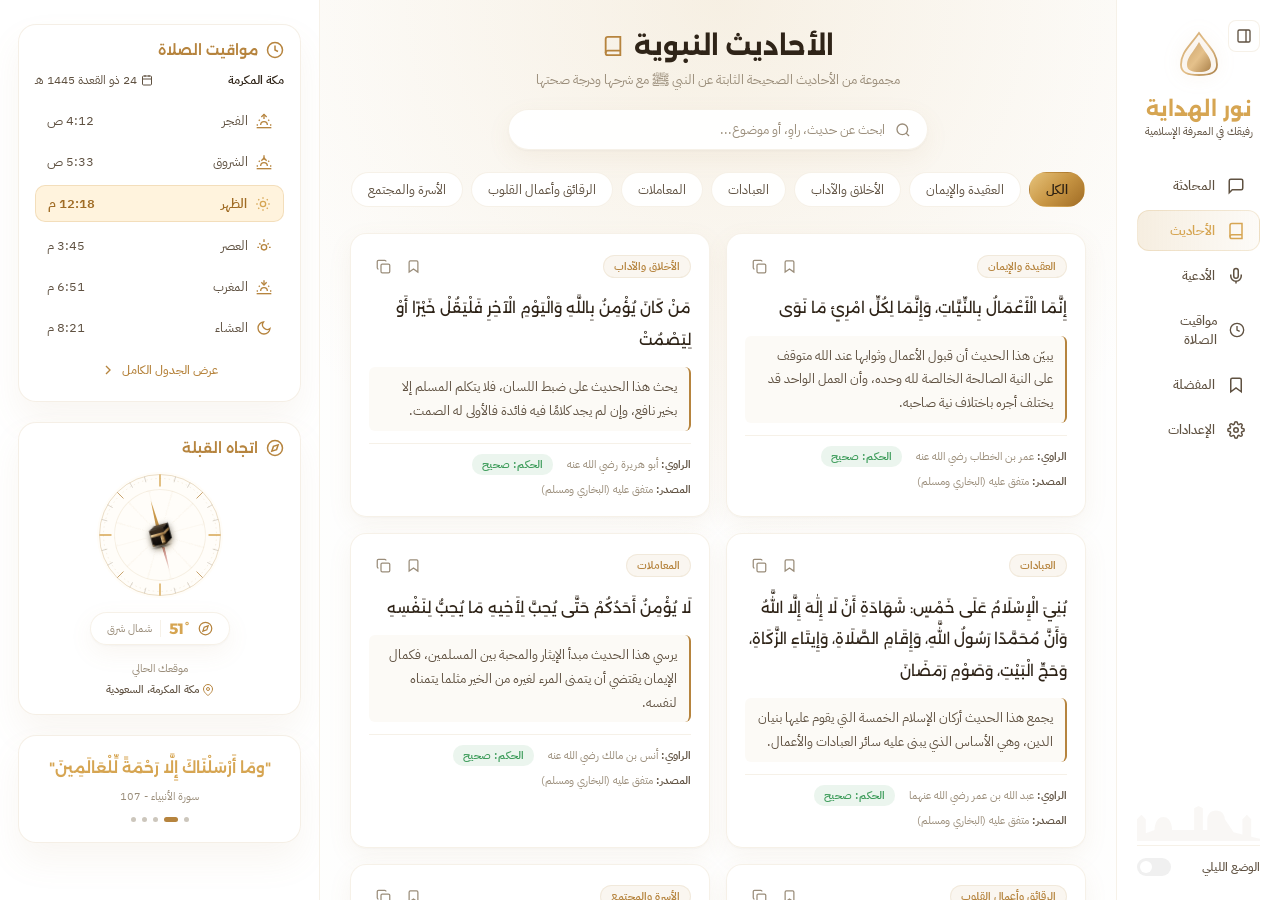
==== commit 9eb33a78: "Add Settings page with sidebar toggle and clean nav" ====
--- a/frontend/ahadith.html
+++ b/frontend/ahadith.html
@@ -64,12 +64,6 @@
                     </svg>
                     <span>المحادثة</span>
                 </a>
-                <a href="#" class="nav-item">
-                    <svg class="nav-icon" viewBox="0 0 24 24" fill="none" stroke="currentColor" stroke-width="2">
-                        <path d="M12 6.253v13m0-13C10.832 5.477 9.246 5 7.5 5S4.168 5.477 3 6.253v13C4.168 18.477 5.754 18 7.5 18s3.332.477 4.5 1.253m0-13C13.168 5.477 14.754 5 16.5 5c1.747 0 3.332.477 4.5 1.253v13C19.832 18.477 18.247 18 16.5 18c-1.746 0-3.332.477-4.5 1.253"></path>
-                    </svg>
-                    <span>القرآن الكريم</span>
-                </a>
                 <a href="ahadith.html" class="nav-item active">
                     <svg class="nav-icon" viewBox="0 0 24 24" fill="none" stroke="currentColor" stroke-width="2">
                         <path d="M4 19.5A2.5 2.5 0 0 1 6.5 17H20"></path>
@@ -85,14 +79,6 @@
                     </svg>
                     <span>الأدعية</span>
                 </a>
-                <a href="#" class="nav-item">
-                    <svg class="nav-icon" viewBox="0 0 24 24" fill="none" stroke="currentColor" stroke-width="2">
-                        <circle cx="12" cy="12" r="10"></circle>
-                        <line x1="12" y1="16" x2="12" y2="12"></line>
-                        <line x1="12" y1="8" x2="12.01" y2="8"></line>
-                    </svg>
-                    <span>المعرفة الإسلامية</span>
-                </a>
                 <a href="mawaqit.html" class="nav-item">
                     <svg class="nav-icon" viewBox="0 0 24 24" fill="none" stroke="currentColor" stroke-width="2">
                         <circle cx="12" cy="12" r="10"></circle>
@@ -100,29 +86,13 @@
                     </svg>
                     <span>مواقيت الصلاة</span>
                 </a>
-                <a href="#" class="nav-item">
-                    <svg class="nav-icon" viewBox="0 0 24 24" fill="none" stroke="currentColor" stroke-width="2">
-                        <polygon points="3 11 22 2 13 21 11 13 3 11"></polygon>
-                    </svg>
-                    <span>اتجاه القبلة</span>
-                </a>
                 <a href="favorites.html" class="nav-item">
                     <svg class="nav-icon" viewBox="0 0 24 24" fill="none" stroke="currentColor" stroke-width="2">
                         <path d="M19 21l-7-5-7 5V5a2 2 0 0 1 2-2h10a2 2 0 0 1 2 2z"></path>
                     </svg>
                     <span>المفضلة</span>
                 </a>
-                <a href="#" class="nav-item">
-                    <svg class="nav-icon" viewBox="0 0 24 24" fill="none" stroke="currentColor" stroke-width="2">
-                        <path d="M14 2H6a2 2 0 0 0-2 2v16a2 2 0 0 0 2 2h12a2 2 0 0 0 2-2V8z"></path>
-                        <polyline points="14 2 14 8 20 8"></polyline>
-                        <line x1="16" y1="13" x2="8" y2="13"></line>
-                        <line x1="16" y1="17" x2="8" y2="17"></line>
-                        <polyline points="10 9 9 9 8 9"></polyline>
-                    </svg>
-                    <span>المجلة</span>
-                </a>
-                <a href="#" class="nav-item">
+                <a href="settings.html" class="nav-item">
                     <svg class="nav-icon" viewBox="0 0 24 24" fill="none" stroke="currentColor" stroke-width="2">
                         <circle cx="12" cy="12" r="3"></circle>
                         <path d="M19.4 15a1.65 1.65 0 0 0 .33 1.82l.06.06a2 2 0 1 1-2.83 2.83l-.06-.06a1.65 1.65 0 0 0-1.82-.33 1.65 1.65 0 0 0-1 1.51V21a2 2 0 0 1-4 0v-.09A1.65 1.65 0 0 0 9 19.4a1.65 1.65 0 0 0-1.82.33l-.06.06a2 2 0 1 1-2.83-2.83l.06-.06a1.65 1.65 0 0 0 .33-1.82 1.65 1.65 0 0 0-1.51-1H3a2 2 0 0 1 0-4h.09A1.65 1.65 0 0 0 4.6 9a1.65 1.65 0 0 0-.33-1.82l-.06-.06a2 2 0 1 1 2.83-2.83l.06.06a1.65 1.65 0 0 0 1.82.33H9a1.65 1.65 0 0 0 1-1.51V3a2 2 0 0 1 4 0v.09a1.65 1.65 0 0 0 1 1.51 1.65 1.65 0 0 0 1.82-.33l.06-.06a2 2 0 1 1 2.83 2.83l-.06.06a1.65 1.65 0 0 0-.33 1.82V9a1.65 1.65 0 0 0 1.51 1H21a2 2 0 0 1 0 4h-.09a1.65 1.65 0 0 0-1.51 1z"></path>
--- a/frontend/style.css
+++ b/frontend/style.css
@@ -2172,6 +2172,11 @@
     display: none;
 }
 
+/* Independent setting (from the Settings page) to show/hide the left widgets column only */
+.app-container.left-hidden .left-column {
+    display: none;
+}
+
 /* Right nav sidebar shrinks to an icon-only rail */
 .app-container.sidebar-collapsed .right-column {
     width: 76px;
@@ -2411,4 +2416,97 @@
 
 .confirm-modal-confirm:hover {
     filter: brightness(1.08);
+}
+
+/* ==========================================================================
+   Settings Page (الإعدادات)
+   ========================================================================== */
+
+.settings-section {
+    max-width: 720px;
+    width: 100%;
+    margin: 0 auto 20px auto;
+    padding: 22px;
+    display: flex;
+    flex-direction: column;
+    gap: 18px;
+}
+
+.settings-section-header {
+    display: flex;
+    align-items: flex-start;
+    gap: 14px;
+}
+
+.settings-section-icon {
+    width: 22px;
+    height: 22px;
+    flex-shrink: 0;
+    color: var(--gold-primary);
+    margin-top: 2px;
+}
+
+.settings-section-title {
+    font-family: var(--font-title);
+    font-size: 15px;
+    font-weight: 700;
+    color: var(--text-primary);
+    margin: 0 0 4px 0;
+}
+
+.settings-section-desc {
+    font-size: 12.5px;
+    color: var(--text-muted);
+    line-height: 1.7;
+    margin: 0;
+}
+
+.settings-row {
+    display: flex;
+    align-items: center;
+    justify-content: space-between;
+    gap: 12px;
+    border-top: 1px solid var(--border-color);
+    padding-top: 16px;
+}
+
+.settings-row-label {
+    font-size: 13px;
+    color: var(--text-secondary);
+    font-weight: 500;
+}
+
+.settings-location-fields {
+    display: flex;
+    flex-wrap: wrap;
+    gap: 14px;
+}
+
+.settings-location-fields .location-picker-field {
+    flex: 1;
+    min-width: 160px;
+}
+
+.settings-current-location {
+    font-size: 12px;
+    color: var(--text-muted);
+}
+
+.settings-save-note {
+    max-width: 720px;
+    width: 100%;
+    margin: 0 auto;
+    text-align: center;
+    font-size: 12.5px;
+    color: #3f9d5c;
+    font-weight: 600;
+}
+
+@media (max-width: 768px) {
+    .settings-section {
+        padding: 18px;
+    }
+    .settings-location-fields {
+        flex-direction: column;
+    }
 }
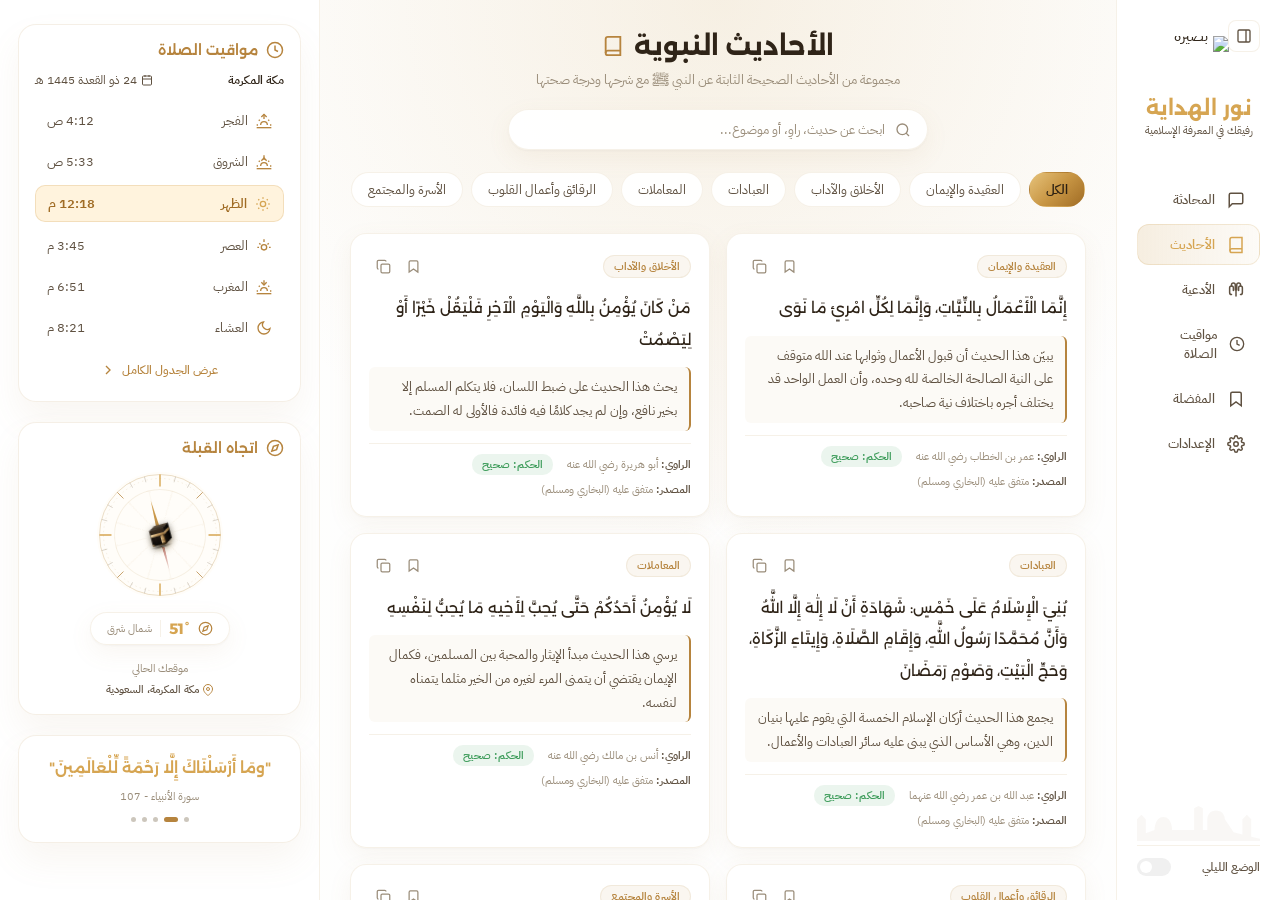
==== commit afc515a6: "Format HTML/CSS and externalize logo asset" ====
--- a/frontend/ahadith.html
+++ b/frontend/ahadith.html
@@ -1,18 +1,23 @@
 <!DOCTYPE html>
 <html lang="ar" dir="rtl">
+
 <head>
     <meta charset="UTF-8">
     <meta name="viewport" content="width=device-width, initial-scale=1.0">
-    <title>الأحاديث النبوية — نور الهداية</title>
-    
+    <title>الأحاديث النبوية - نور الهداية</title>
+    <link rel="icon" type="image/svg+xml" href="images/logo.svg">
+
     <!-- Google Fonts -->
     <link rel="preconnect" href="https://fonts.googleapis.com">
     <link rel="preconnect" href="https://fonts.gstatic.com" crossorigin>
-    <link href="https://fonts.googleapis.com/css2?family=Alexandria:wght@300;400;600;700&family=IBM+Plex+Sans+Arabic:wght@300;400;500;600;700&display=swap" rel="stylesheet">
-    
+    <link
+        href="https://fonts.googleapis.com/css2?family=Alexandria:wght@300;400;600;700&family=IBM+Plex+Sans+Arabic:wght@300;400;500;600;700&display=swap"
+        rel="stylesheet">
+
     <!-- CSS Stylesheet -->
     <link rel="stylesheet" href="style.css">
 </head>
+
 <body>
     <script>
         (function () {
@@ -26,11 +31,12 @@
         })();
     </script>
     <div class="app-container">
-        
+
         <!-- ==================== COLUMN 1: RIGHT PANEL (SIDEBAR NAV) ==================== -->
         <aside class="right-column">
             <!-- Master sidebar toggle: hides the widgets column, collapses this nav to icons -->
-            <button type="button" class="sidebar-master-toggle" id="sidebarMasterToggle" title="طي/فتح الشريط الجانبي" aria-label="طي أو فتح الشريط الجانبي">
+            <button type="button" class="sidebar-master-toggle" id="sidebarMasterToggle" title="طي/فتح الشريط الجانبي"
+                aria-label="طي أو فتح الشريط الجانبي">
                 <svg viewBox="0 0 24 24" fill="none" stroke="currentColor" stroke-width="2">
                     <rect x="3" y="3" width="18" height="18" rx="2" ry="2"></rect>
                     <line x1="15" y1="3" x2="15" y2="21"></line>
@@ -39,23 +45,12 @@
             <!-- App Brand / Title -->
             <div class="app-brand">
                 <div class="logo-wrapper">
-                    <!-- Beautiful Golden Arched Mosque Dome Icon -->
-                    <svg class="app-logo" viewBox="0 0 100 100" fill="none">
-                        <path d="M50,15 C68,40 80,48 80,68 C80,82 68,85 50,85 C32,85 20,82 20,68 C20,48 32,40 50,15 Z" stroke="url(#goldGradient)" stroke-width="3" fill="rgba(202, 164, 108, 0.05)"/>
-                        <path d="M50,30 C60,48 70,55 70,68 C70,78 61,80 50,80 C39,80 30,78 30,68 C30,55 40,48 50,30 Z" fill="url(#goldGradient)"/>
-                        <defs>
-                            <linearGradient id="goldGradient" x1="0" y1="0" x2="1" y2="1">
-                                <stop offset="0%" stop-color="#cca46c"/>
-                                <stop offset="50%" stop-color="#e5c18b"/>
-                                <stop offset="100%" stop-color="#ab824b"/>
-                            </linearGradient>
-                        </defs>
-                    </svg>
+                    <img src="images/logo.svg" alt="بصيرة" class="app-logo">
                 </div>
                 <h1 class="brand-title">نور الهداية</h1>
                 <p class="brand-slogan">رفيقك في المعرفة الإسلامية</p>
             </div>
-            
+
             <!-- Navigation Menu -->
             <nav class="sidebar-nav">
                 <a href="index.html" class="nav-item">
@@ -72,10 +67,12 @@
                     <span>الأحاديث</span>
                 </a>
                 <a href="duas.html" class="nav-item">
-                    <svg class="nav-icon" viewBox="0 0 24 24" fill="none" stroke="currentColor" stroke-width="2">
-                        <path d="M12 2a3 3 0 0 0-3 3v7a3 3 0 0 0 6 0V5a3 3 0 0 0-3-3z"></path>
-                        <path d="M19 10v2a7 7 0 0 1-14 0v-2"></path>
-                        <line x1="12" y1="19" x2="12" y2="22"></line>
+                    <svg class="nav-icon" viewBox="0 0 24 24" fill="none" stroke="currentColor" stroke-width="2" stroke-linecap="round" stroke-linejoin="round">
+                        <path d="M6 18c-1.5 0-2.5-1.2-2.5-2.8V9c0-1.4 1.1-2.5 2.5-2.5S8.5 7.6 8.5 9v3.5"></path>
+                        <path d="M6 6.5V5c0-1.4 1.1-2.5 2.5-2.5S11 3.6 11 5v7"></path>
+                        <path d="M18 18c1.5 0 2.5-1.2 2.5-2.8V9c0-1.4-1.1-2.5-2.5-2.5S15.5 7.6 15.5 9v3.5"></path>
+                        <path d="M18 6.5V5c0-1.4-1.1-2.5-2.5-2.5S13 3.6 13 5v7"></path>
+                        <path d="M12 20v-8"></path>
                     </svg>
                     <span>الأدعية</span>
                 </a>
@@ -95,12 +92,14 @@
                 <a href="settings.html" class="nav-item">
                     <svg class="nav-icon" viewBox="0 0 24 24" fill="none" stroke="currentColor" stroke-width="2">
                         <circle cx="12" cy="12" r="3"></circle>
-                        <path d="M19.4 15a1.65 1.65 0 0 0 .33 1.82l.06.06a2 2 0 1 1-2.83 2.83l-.06-.06a1.65 1.65 0 0 0-1.82-.33 1.65 1.65 0 0 0-1 1.51V21a2 2 0 0 1-4 0v-.09A1.65 1.65 0 0 0 9 19.4a1.65 1.65 0 0 0-1.82.33l-.06.06a2 2 0 1 1-2.83-2.83l.06-.06a1.65 1.65 0 0 0 .33-1.82 1.65 1.65 0 0 0-1.51-1H3a2 2 0 0 1 0-4h.09A1.65 1.65 0 0 0 4.6 9a1.65 1.65 0 0 0-.33-1.82l-.06-.06a2 2 0 1 1 2.83-2.83l.06.06a1.65 1.65 0 0 0 1.82.33H9a1.65 1.65 0 0 0 1-1.51V3a2 2 0 0 1 4 0v.09a1.65 1.65 0 0 0 1 1.51 1.65 1.65 0 0 0 1.82-.33l.06-.06a2 2 0 1 1 2.83 2.83l-.06.06a1.65 1.65 0 0 0-.33 1.82V9a1.65 1.65 0 0 0 1.51 1H21a2 2 0 0 1 0 4h-.09a1.65 1.65 0 0 0-1.51 1z"></path>
+                        <path
+                            d="M19.4 15a1.65 1.65 0 0 0 .33 1.82l.06.06a2 2 0 1 1-2.83 2.83l-.06-.06a1.65 1.65 0 0 0-1.82-.33 1.65 1.65 0 0 0-1 1.51V21a2 2 0 0 1-4 0v-.09A1.65 1.65 0 0 0 9 19.4a1.65 1.65 0 0 0-1.82.33l-.06.06a2 2 0 1 1-2.83-2.83l.06-.06a1.65 1.65 0 0 0 .33-1.82 1.65 1.65 0 0 0-1.51-1H3a2 2 0 0 1 0-4h.09A1.65 1.65 0 0 0 4.6 9a1.65 1.65 0 0 0-.33-1.82l-.06-.06a2 2 0 1 1 2.83-2.83l.06.06a1.65 1.65 0 0 0 1.82.33H9a1.65 1.65 0 0 0 1-1.51V3a2 2 0 0 1 4 0v.09a1.65 1.65 0 0 0 1 1.51 1.65 1.65 0 0 0 1.82-.33l.06-.06a2 2 0 1 1 2.83 2.83l-.06.06a1.65 1.65 0 0 0-.33 1.82V9a1.65 1.65 0 0 0 1.51 1H21a2 2 0 0 1 0 4h-.09a1.65 1.65 0 0 0-1.51 1z">
+                        </path>
                     </svg>
                     <span>الإعدادات</span>
                 </a>
             </nav>
-            
+
             <!-- Silhouette & Dark Mode Switch at the Bottom -->
             <div class="sidebar-footer">
                 <div class="mosque-silhouette"></div>
@@ -113,11 +112,11 @@
                         <input type="checkbox" id="themeSwitch">
                         <span class="slider round"></span>
                     </label>
-                    
+
                 </div>
             </div>
         </aside>
-        
+
         <!-- ==================== COLUMN 2: CHAT & DYNAMIC PANEL ==================== -->
         <main class="center-column duas-page">
             <!-- Arched Window Frame Overlay & Backlighting -->
@@ -126,7 +125,8 @@
                 <div class="duas-page-header">
                     <h2 class="duas-page-title">
                         الأحاديث النبوية
-                        <svg class="welcome-leaf" viewBox="0 0 24 24" fill="none" stroke="currentColor" stroke-width="2">
+                        <svg class="welcome-leaf" viewBox="0 0 24 24" fill="none" stroke="currentColor"
+                            stroke-width="2">
                             <path d="M4 19.5A2.5 2.5 0 0 1 6.5 17H20"></path>
                             <path d="M6.5 2H20v20H6.5A2.5 2.5 0 0 1 4 19.5v-15A2.5 2.5 0 0 1 6.5 2z"></path>
                         </svg>
@@ -134,11 +134,13 @@
                     <p class="duas-page-subtitle">مجموعة من الأحاديث الصحيحة الثابتة عن النبي ﷺ مع شرحها ودرجة صحتها</p>
 
                     <div class="duas-search-bar">
-                        <svg viewBox="0 0 24 24" class="duas-search-icon" fill="none" stroke="currentColor" stroke-width="2">
+                        <svg viewBox="0 0 24 24" class="duas-search-icon" fill="none" stroke="currentColor"
+                            stroke-width="2">
                             <circle cx="11" cy="11" r="8"></circle>
                             <path d="m21 21-4.3-4.3"></path>
                         </svg>
-                        <input type="text" id="hadithSearchInput" class="duas-search-input" placeholder="ابحث عن حديث، راوٍ، أو موضوع..." autocomplete="off">
+                        <input type="text" id="hadithSearchInput" class="duas-search-input"
+                            placeholder="ابحث عن حديث، راوٍ، أو موضوع..." autocomplete="off">
                     </div>
                 </div>
 
@@ -160,7 +162,8 @@
                         <div class="dua-card-header">
                             <span class="dua-category-tag">العقيدة والإيمان</span>
                             <div class="dua-card-actions">
-                                <button type="button" class="dua-action-btn" data-action="favorite" title="إضافة للمفضلة">
+                                <button type="button" class="dua-action-btn" data-action="favorite"
+                                    title="إضافة للمفضلة">
                                     <svg viewBox="0 0 24 24" fill="none" stroke="currentColor" stroke-width="2">
                                         <path d="M19 21l-7-5-7 5V5a2 2 0 0 1 2-2h10a2 2 0 0 1 2 2z"></path>
                                     </svg>
@@ -173,8 +176,10 @@
                                 </button>
                             </div>
                         </div>
-                        <p class="dua-text hadith-text">إِنَّمَا الْأَعْمَالُ بِالنِّيَّاتِ، وَإِنَّمَا لِكُلِّ امْرِئٍ مَا نَوَى</p>
-                        <p class="hadith-explanation">يبيّن هذا الحديث أن قبول الأعمال وثوابها عند الله متوقف على النية الصالحة الخالصة لله وحده، وأن العمل الواحد قد يختلف أجره باختلاف نية صاحبه.</p>
+                        <p class="dua-text hadith-text">إِنَّمَا الْأَعْمَالُ بِالنِّيَّاتِ، وَإِنَّمَا لِكُلِّ امْرِئٍ
+                            مَا نَوَى</p>
+                        <p class="hadith-explanation">يبيّن هذا الحديث أن قبول الأعمال وثوابها عند الله متوقف على النية
+                            الصالحة الخالصة لله وحده، وأن العمل الواحد قد يختلف أجره باختلاف نية صاحبه.</p>
                         <div class="hadith-meta">
                             <span class="hadith-meta-item"><strong>الراوي:</strong> عمر بن الخطاب رضي الله عنه</span>
                             <span class="hadith-meta-item hadith-grade grade-sahih"><strong>الحكم:</strong> صحيح</span>
@@ -186,7 +191,8 @@
                         <div class="dua-card-header">
                             <span class="dua-category-tag">الأخلاق والآداب</span>
                             <div class="dua-card-actions">
-                                <button type="button" class="dua-action-btn" data-action="favorite" title="إضافة للمفضلة">
+                                <button type="button" class="dua-action-btn" data-action="favorite"
+                                    title="إضافة للمفضلة">
                                     <svg viewBox="0 0 24 24" fill="none" stroke="currentColor" stroke-width="2">
                                         <path d="M19 21l-7-5-7 5V5a2 2 0 0 1 2-2h10a2 2 0 0 1 2 2z"></path>
                                     </svg>
@@ -199,8 +205,10 @@
                                 </button>
                             </div>
                         </div>
-                        <p class="dua-text hadith-text">مَنْ كَانَ يُؤْمِنُ بِاللَّهِ وَالْيَوْمِ الْآخِرِ فَلْيَقُلْ خَيْرًا أَوْ لِيَصْمُتْ</p>
-                        <p class="hadith-explanation">يحث هذا الحديث على ضبط اللسان، فلا يتكلم المسلم إلا بخير نافع، وإن لم يجد كلامًا فيه فائدة فالأولى له الصمت.</p>
+                        <p class="dua-text hadith-text">مَنْ كَانَ يُؤْمِنُ بِاللَّهِ وَالْيَوْمِ الْآخِرِ فَلْيَقُلْ
+                            خَيْرًا أَوْ لِيَصْمُتْ</p>
+                        <p class="hadith-explanation">يحث هذا الحديث على ضبط اللسان، فلا يتكلم المسلم إلا بخير نافع، وإن
+                            لم يجد كلامًا فيه فائدة فالأولى له الصمت.</p>
                         <div class="hadith-meta">
                             <span class="hadith-meta-item"><strong>الراوي:</strong> أبو هريرة رضي الله عنه</span>
                             <span class="hadith-meta-item hadith-grade grade-sahih"><strong>الحكم:</strong> صحيح</span>
@@ -212,7 +220,8 @@
                         <div class="dua-card-header">
                             <span class="dua-category-tag">العبادات</span>
                             <div class="dua-card-actions">
-                                <button type="button" class="dua-action-btn" data-action="favorite" title="إضافة للمفضلة">
+                                <button type="button" class="dua-action-btn" data-action="favorite"
+                                    title="إضافة للمفضلة">
                                     <svg viewBox="0 0 24 24" fill="none" stroke="currentColor" stroke-width="2">
                                         <path d="M19 21l-7-5-7 5V5a2 2 0 0 1 2-2h10a2 2 0 0 1 2 2z"></path>
                                     </svg>
@@ -225,10 +234,14 @@
                                 </button>
                             </div>
                         </div>
-                        <p class="dua-text hadith-text">بُنِيَ الْإِسْلَامُ عَلَى خَمْسٍ: شَهَادَةِ أَنْ لَا إِلَٰهَ إِلَّا اللَّهُ وَأَنَّ مُحَمَّدًا رَسُولُ اللَّهِ، وَإِقَامِ الصَّلَاةِ، وَإِيتَاءِ الزَّكَاةِ، وَحَجِّ الْبَيْتِ، وَصَوْمِ رَمَضَانَ</p>
-                        <p class="hadith-explanation">يجمع هذا الحديث أركان الإسلام الخمسة التي يقوم عليها بنيان الدين، وهي الأساس الذي يبنى عليه سائر العبادات والأعمال.</p>
+                        <p class="dua-text hadith-text">بُنِيَ الْإِسْلَامُ عَلَى خَمْسٍ: شَهَادَةِ أَنْ لَا إِلَٰهَ
+                            إِلَّا اللَّهُ وَأَنَّ مُحَمَّدًا رَسُولُ اللَّهِ، وَإِقَامِ الصَّلَاةِ، وَإِيتَاءِ
+                            الزَّكَاةِ، وَحَجِّ الْبَيْتِ، وَصَوْمِ رَمَضَانَ</p>
+                        <p class="hadith-explanation">يجمع هذا الحديث أركان الإسلام الخمسة التي يقوم عليها بنيان الدين،
+                            وهي الأساس الذي يبنى عليه سائر العبادات والأعمال.</p>
                         <div class="hadith-meta">
-                            <span class="hadith-meta-item"><strong>الراوي:</strong> عبد الله بن عمر رضي الله عنهما</span>
+                            <span class="hadith-meta-item"><strong>الراوي:</strong> عبد الله بن عمر رضي الله
+                                عنهما</span>
                             <span class="hadith-meta-item hadith-grade grade-sahih"><strong>الحكم:</strong> صحيح</span>
                             <span class="hadith-meta-item"><strong>المصدر:</strong> متفق عليه (البخاري ومسلم)</span>
                         </div>
@@ -238,7 +251,8 @@
                         <div class="dua-card-header">
                             <span class="dua-category-tag">المعاملات</span>
                             <div class="dua-card-actions">
-                                <button type="button" class="dua-action-btn" data-action="favorite" title="إضافة للمفضلة">
+                                <button type="button" class="dua-action-btn" data-action="favorite"
+                                    title="إضافة للمفضلة">
                                     <svg viewBox="0 0 24 24" fill="none" stroke="currentColor" stroke-width="2">
                                         <path d="M19 21l-7-5-7 5V5a2 2 0 0 1 2-2h10a2 2 0 0 1 2 2z"></path>
                                     </svg>
@@ -251,8 +265,10 @@
                                 </button>
                             </div>
                         </div>
-                        <p class="dua-text hadith-text">لَا يُؤْمِنُ أَحَدُكُمْ حَتَّى يُحِبَّ لِأَخِيهِ مَا يُحِبُّ لِنَفْسِهِ</p>
-                        <p class="hadith-explanation">يرسي هذا الحديث مبدأ الإيثار والمحبة بين المسلمين، فكمال الإيمان يقتضي أن يتمنى المرء لغيره من الخير مثلما يتمناه لنفسه.</p>
+                        <p class="dua-text hadith-text">لَا يُؤْمِنُ أَحَدُكُمْ حَتَّى يُحِبَّ لِأَخِيهِ مَا يُحِبُّ
+                            لِنَفْسِهِ</p>
+                        <p class="hadith-explanation">يرسي هذا الحديث مبدأ الإيثار والمحبة بين المسلمين، فكمال الإيمان
+                            يقتضي أن يتمنى المرء لغيره من الخير مثلما يتمناه لنفسه.</p>
                         <div class="hadith-meta">
                             <span class="hadith-meta-item"><strong>الراوي:</strong> أنس بن مالك رضي الله عنه</span>
                             <span class="hadith-meta-item hadith-grade grade-sahih"><strong>الحكم:</strong> صحيح</span>
@@ -264,7 +280,8 @@
                         <div class="dua-card-header">
                             <span class="dua-category-tag">الرقائق وأعمال القلوب</span>
                             <div class="dua-card-actions">
-                                <button type="button" class="dua-action-btn" data-action="favorite" title="إضافة للمفضلة">
+                                <button type="button" class="dua-action-btn" data-action="favorite"
+                                    title="إضافة للمفضلة">
                                     <svg viewBox="0 0 24 24" fill="none" stroke="currentColor" stroke-width="2">
                                         <path d="M19 21l-7-5-7 5V5a2 2 0 0 1 2-2h10a2 2 0 0 1 2 2z"></path>
                                     </svg>
@@ -277,8 +294,10 @@
                                 </button>
                             </div>
                         </div>
-                        <p class="dua-text hadith-text">مَنْ كَانَتِ الْآخِرَةُ هَمَّهُ جَعَلَ اللَّهُ غِنَاهُ فِي قَلْبِهِ، وَجَمَعَ لَهُ شَمْلَهُ، وَأَتَتْهُ الدُّنْيَا وَهِيَ رَاغِمَةٌ</p>
-                        <p class="hadith-explanation">يوضح الحديث أن من جعل الآخرة غايته الكبرى أغناه الله في قلبه وجمع أمره ويسّر له رزقه من الدنيا وهو راضٍ مطمئن.</p>
+                        <p class="dua-text hadith-text">مَنْ كَانَتِ الْآخِرَةُ هَمَّهُ جَعَلَ اللَّهُ غِنَاهُ فِي
+                            قَلْبِهِ، وَجَمَعَ لَهُ شَمْلَهُ، وَأَتَتْهُ الدُّنْيَا وَهِيَ رَاغِمَةٌ</p>
+                        <p class="hadith-explanation">يوضح الحديث أن من جعل الآخرة غايته الكبرى أغناه الله في قلبه وجمع
+                            أمره ويسّر له رزقه من الدنيا وهو راضٍ مطمئن.</p>
                         <div class="hadith-meta">
                             <span class="hadith-meta-item"><strong>الراوي:</strong> زيد بن ثابت رضي الله عنه</span>
                             <span class="hadith-meta-item hadith-grade grade-hasan"><strong>الحكم:</strong> حسن</span>
@@ -290,7 +309,8 @@
                         <div class="dua-card-header">
                             <span class="dua-category-tag">الأسرة والمجتمع</span>
                             <div class="dua-card-actions">
-                                <button type="button" class="dua-action-btn" data-action="favorite" title="إضافة للمفضلة">
+                                <button type="button" class="dua-action-btn" data-action="favorite"
+                                    title="إضافة للمفضلة">
                                     <svg viewBox="0 0 24 24" fill="none" stroke="currentColor" stroke-width="2">
                                         <path d="M19 21l-7-5-7 5V5a2 2 0 0 1 2-2h10a2 2 0 0 1 2 2z"></path>
                                     </svg>
@@ -303,8 +323,10 @@
                                 </button>
                             </div>
                         </div>
-                        <p class="dua-text hadith-text">خَيْرُكُمْ خَيْرُكُمْ لِأَهْلِهِ، وَأَنَا خَيْرُكُمْ لِأَهْلِي</p>
-                        <p class="hadith-explanation">يعلّم النبي ﷺ أمته أن حسن المعاملة مع الأهل والزوجة من علامات خيرية المسلم، وقد ضرب بنفسه ﷺ المثل الأعلى في ذلك.</p>
+                        <p class="dua-text hadith-text">خَيْرُكُمْ خَيْرُكُمْ لِأَهْلِهِ، وَأَنَا خَيْرُكُمْ لِأَهْلِي
+                        </p>
+                        <p class="hadith-explanation">يعلّم النبي ﷺ أمته أن حسن المعاملة مع الأهل والزوجة من علامات
+                            خيرية المسلم، وقد ضرب بنفسه ﷺ المثل الأعلى في ذلك.</p>
                         <div class="hadith-meta">
                             <span class="hadith-meta-item"><strong>الراوي:</strong> عائشة رضي الله عنها</span>
                             <span class="hadith-meta-item hadith-grade grade-sahih"><strong>الحكم:</strong> صحيح</span>
@@ -316,7 +338,8 @@
                         <div class="dua-card-header">
                             <span class="dua-category-tag">الأخلاق والآداب</span>
                             <div class="dua-card-actions">
-                                <button type="button" class="dua-action-btn" data-action="favorite" title="إضافة للمفضلة">
+                                <button type="button" class="dua-action-btn" data-action="favorite"
+                                    title="إضافة للمفضلة">
                                     <svg viewBox="0 0 24 24" fill="none" stroke="currentColor" stroke-width="2">
                                         <path d="M19 21l-7-5-7 5V5a2 2 0 0 1 2-2h10a2 2 0 0 1 2 2z"></path>
                                     </svg>
@@ -329,10 +352,13 @@
                                 </button>
                             </div>
                         </div>
-                        <p class="dua-text hadith-text">الْمُسْلِمُ مَنْ سَلِمَ الْمُسْلِمُونَ مِنْ لِسَانِهِ وَيَدِهِ</p>
-                        <p class="hadith-explanation">يعرّف النبي ﷺ المسلم الحق بأنه من يكفّ أذاه عن الناس بلسانه ويده، فسلامة الصدر وحسن التعامل من صميم الإسلام.</p>
+                        <p class="dua-text hadith-text">الْمُسْلِمُ مَنْ سَلِمَ الْمُسْلِمُونَ مِنْ لِسَانِهِ وَيَدِهِ
+                        </p>
+                        <p class="hadith-explanation">يعرّف النبي ﷺ المسلم الحق بأنه من يكفّ أذاه عن الناس بلسانه ويده،
+                            فسلامة الصدر وحسن التعامل من صميم الإسلام.</p>
                         <div class="hadith-meta">
-                            <span class="hadith-meta-item"><strong>الراوي:</strong> عبد الله بن عمرو رضي الله عنهما</span>
+                            <span class="hadith-meta-item"><strong>الراوي:</strong> عبد الله بن عمرو رضي الله
+                                عنهما</span>
                             <span class="hadith-meta-item hadith-grade grade-sahih"><strong>الحكم:</strong> صحيح</span>
                             <span class="hadith-meta-item"><strong>المصدر:</strong> متفق عليه (البخاري ومسلم)</span>
                         </div>
@@ -346,7 +372,7 @@
                 </div>
             </div>
         </main>
-        
+
         <!-- ==================== COLUMN 3: WIDGETS & SIDE INFO ==================== -->
         <aside class="left-column">
             <!-- Prayer Times Widget -->
@@ -372,11 +398,12 @@
                         <span class="hijri-date-text">24 ذو القعدة 1445 هـ</span>
                     </span>
                 </div>
-                
+
                 <div class="prayer-times-list">
                     <div class="prayer-time-item">
                         <span class="prayer-name">
-                            <svg class="prayer-icon" viewBox="0 0 24 24" fill="none" stroke="currentColor" stroke-width="2">
+                            <svg class="prayer-icon" viewBox="0 0 24 24" fill="none" stroke="currentColor"
+                                stroke-width="2">
                                 <path d="M17 18a5 5 0 0 0-10 0"></path>
                                 <line x1="12" y1="2" x2="12" y2="9"></line>
                                 <line x1="4.22" y1="10.22" x2="5.64" y2="11.64"></line>
@@ -392,7 +419,8 @@
                     </div>
                     <div class="prayer-time-item">
                         <span class="prayer-name">
-                            <svg class="prayer-icon" viewBox="0 0 24 24" fill="none" stroke="currentColor" stroke-width="2">
+                            <svg class="prayer-icon" viewBox="0 0 24 24" fill="none" stroke="currentColor"
+                                stroke-width="2">
                                 <path d="M17 18a5 5 0 0 0-10 0"></path>
                                 <line x1="12" y1="2" x2="12" y2="9"></line>
                                 <line x1="4.22" y1="10.22" x2="5.64" y2="11.64"></line>
@@ -408,7 +436,8 @@
                     </div>
                     <div class="prayer-time-item active">
                         <span class="prayer-name">
-                            <svg class="prayer-icon" viewBox="0 0 24 24" fill="none" stroke="currentColor" stroke-width="2">
+                            <svg class="prayer-icon" viewBox="0 0 24 24" fill="none" stroke="currentColor"
+                                stroke-width="2">
                                 <circle cx="12" cy="12" r="4"></circle>
                                 <line x1="12" y1="2" x2="12" y2="4"></line>
                                 <line x1="12" y1="20" x2="12" y2="22"></line>
@@ -425,7 +454,8 @@
                     </div>
                     <div class="prayer-time-item">
                         <span class="prayer-name">
-                            <svg class="prayer-icon" viewBox="0 0 24 24" fill="none" stroke="currentColor" stroke-width="2">
+                            <svg class="prayer-icon" viewBox="0 0 24 24" fill="none" stroke="currentColor"
+                                stroke-width="2">
                                 <circle cx="12" cy="14" r="4"></circle>
                                 <line x1="12" y1="2" x2="12" y2="6"></line>
                                 <line x1="4.93" y1="7.93" x2="6.7" y2="9.7"></line>
@@ -439,7 +469,8 @@
                     </div>
                     <div class="prayer-time-item">
                         <span class="prayer-name">
-                            <svg class="prayer-icon" viewBox="0 0 24 24" fill="none" stroke="currentColor" stroke-width="2">
+                            <svg class="prayer-icon" viewBox="0 0 24 24" fill="none" stroke="currentColor"
+                                stroke-width="2">
                                 <path d="M17 18a5 5 0 0 0-10 0"></path>
                                 <line x1="12" y1="9" x2="12" y2="2"></line>
                                 <line x1="4.22" y1="10.22" x2="5.64" y2="11.64"></line>
@@ -455,7 +486,8 @@
                     </div>
                     <div class="prayer-time-item">
                         <span class="prayer-name">
-                            <svg class="prayer-icon" viewBox="0 0 24 24" fill="none" stroke="currentColor" stroke-width="2">
+                            <svg class="prayer-icon" viewBox="0 0 24 24" fill="none" stroke="currentColor"
+                                stroke-width="2">
                                 <path d="M21 12.79A9 9 0 1 1 11.21 3 7 7 0 0 0 21 12.79z"></path>
                             </svg>
                             العشاء
@@ -463,7 +495,7 @@
                         <span class="prayer-val">8:21 م</span>
                     </div>
                 </div>
-                
+
                 <button class="btn btn-text show-schedule-btn">
                     <span>عرض الجدول الكامل</span>
                     <svg viewBox="0 0 24 24" width="16" height="16" fill="none" stroke="currentColor" stroke-width="2">
@@ -471,7 +503,7 @@
                     </svg>
                 </button>
             </div>
-            
+
             <!-- Qibla Widget -->
             <div class="card qibla-widget">
                 <div class="widget-header">
@@ -483,38 +515,38 @@
                         <span>اتجاه القبلة</span>
                     </div>
                 </div>
-                
+
                 <div class="qibla-compass-container">
                     <div class="compass-ring">
                         <!-- Decorative tick-mark ring -->
                         <svg class="tick-ring" viewBox="0 0 126 126" xmlns="http://www.w3.org/2000/svg">
-                            <circle cx="63" cy="63" r="60.5" class="tick-ring-outer"/>
-                            <circle cx="63" cy="63" r="56.5" class="tick-ring-inner"/>
+                            <circle cx="63" cy="63" r="60.5" class="tick-ring-outer" />
+                            <circle cx="63" cy="63" r="56.5" class="tick-ring-inner" />
                             <g stroke-linecap="round">
-                                <line x1="63.0" y1="14.0" x2="63.0" y2="3.0" class="tick-major"/>
-                                <line x1="77.2" y1="9.9" x2="78.5" y2="5.0" class="tick-minor"/>
-                                <line x1="90.5" y1="15.4" x2="93.0" y2="11.0" class="tick-minor"/>
-                                <line x1="99.8" y1="26.2" x2="105.4" y2="20.6" class="tick-mid"/>
-                                <line x1="110.6" y1="35.5" x2="115.0" y2="33.0" class="tick-minor"/>
-                                <line x1="116.1" y1="48.8" x2="121.0" y2="47.5" class="tick-minor"/>
-                                <line x1="112.0" y1="63.0" x2="123.0" y2="63.0" class="tick-major"/>
-                                <line x1="116.1" y1="77.2" x2="121.0" y2="78.5" class="tick-minor"/>
-                                <line x1="110.6" y1="90.5" x2="115.0" y2="93.0" class="tick-minor"/>
-                                <line x1="99.8" y1="99.8" x2="105.4" y2="105.4" class="tick-mid"/>
-                                <line x1="90.5" y1="110.6" x2="93.0" y2="115.0" class="tick-minor"/>
-                                <line x1="77.2" y1="116.1" x2="78.5" y2="121.0" class="tick-minor"/>
-                                <line x1="63.0" y1="112.0" x2="63.0" y2="123.0" class="tick-major"/>
-                                <line x1="48.8" y1="116.1" x2="47.5" y2="121.0" class="tick-minor"/>
-                                <line x1="35.5" y1="110.6" x2="33.0" y2="115.0" class="tick-minor"/>
-                                <line x1="26.2" y1="99.8" x2="20.6" y2="105.4" class="tick-mid"/>
-                                <line x1="15.4" y1="90.5" x2="11.0" y2="93.0" class="tick-minor"/>
-                                <line x1="9.9" y1="77.2" x2="5.0" y2="78.5" class="tick-minor"/>
-                                <line x1="14.0" y1="63.0" x2="3.0" y2="63.0" class="tick-major"/>
-                                <line x1="9.9" y1="48.8" x2="5.0" y2="47.5" class="tick-minor"/>
-                                <line x1="15.4" y1="35.5" x2="11.0" y2="33.0" class="tick-minor"/>
-                                <line x1="26.2" y1="26.2" x2="20.6" y2="20.6" class="tick-mid"/>
-                                <line x1="35.5" y1="15.4" x2="33.0" y2="11.0" class="tick-minor"/>
-                                <line x1="48.8" y1="9.9" x2="47.5" y2="5.0" class="tick-minor"/>
+                                <line x1="63.0" y1="14.0" x2="63.0" y2="3.0" class="tick-major" />
+                                <line x1="77.2" y1="9.9" x2="78.5" y2="5.0" class="tick-minor" />
+                                <line x1="90.5" y1="15.4" x2="93.0" y2="11.0" class="tick-minor" />
+                                <line x1="99.8" y1="26.2" x2="105.4" y2="20.6" class="tick-mid" />
+                                <line x1="110.6" y1="35.5" x2="115.0" y2="33.0" class="tick-minor" />
+                                <line x1="116.1" y1="48.8" x2="121.0" y2="47.5" class="tick-minor" />
+                                <line x1="112.0" y1="63.0" x2="123.0" y2="63.0" class="tick-major" />
+                                <line x1="116.1" y1="77.2" x2="121.0" y2="78.5" class="tick-minor" />
+                                <line x1="110.6" y1="90.5" x2="115.0" y2="93.0" class="tick-minor" />
+                                <line x1="99.8" y1="99.8" x2="105.4" y2="105.4" class="tick-mid" />
+                                <line x1="90.5" y1="110.6" x2="93.0" y2="115.0" class="tick-minor" />
+                                <line x1="77.2" y1="116.1" x2="78.5" y2="121.0" class="tick-minor" />
+                                <line x1="63.0" y1="112.0" x2="63.0" y2="123.0" class="tick-major" />
+                                <line x1="48.8" y1="116.1" x2="47.5" y2="121.0" class="tick-minor" />
+                                <line x1="35.5" y1="110.6" x2="33.0" y2="115.0" class="tick-minor" />
+                                <line x1="26.2" y1="99.8" x2="20.6" y2="105.4" class="tick-mid" />
+                                <line x1="15.4" y1="90.5" x2="11.0" y2="93.0" class="tick-minor" />
+                                <line x1="9.9" y1="77.2" x2="5.0" y2="78.5" class="tick-minor" />
+                                <line x1="14.0" y1="63.0" x2="3.0" y2="63.0" class="tick-major" />
+                                <line x1="9.9" y1="48.8" x2="5.0" y2="47.5" class="tick-minor" />
+                                <line x1="15.4" y1="35.5" x2="11.0" y2="33.0" class="tick-minor" />
+                                <line x1="26.2" y1="26.2" x2="20.6" y2="20.6" class="tick-mid" />
+                                <line x1="35.5" y1="15.4" x2="33.0" y2="11.0" class="tick-minor" />
+                                <line x1="48.8" y1="9.9" x2="47.5" y2="5.0" class="tick-minor" />
                             </g>
                         </svg>
 
@@ -528,90 +560,100 @@
                                 <svg viewBox="0 0 64 64" class="kaaba-svg" xmlns="http://www.w3.org/2000/svg">
                                     <defs>
                                         <linearGradient id="kaabaFront" x1="0" y1="0" x2="0" y2="1">
-                                            <stop offset="0%" stop-color="#3a2c1d"/>
-                                            <stop offset="55%" stop-color="#1c1510"/>
-                                            <stop offset="100%" stop-color="#0a0806"/>
+                                            <stop offset="0%" stop-color="#3a2c1d" />
+                                            <stop offset="55%" stop-color="#1c1510" />
+                                            <stop offset="100%" stop-color="#0a0806" />
                                         </linearGradient>
                                         <linearGradient id="kaabaSide" x1="0" y1="0" x2="1" y2="0">
-                                            <stop offset="0%" stop-color="#18120c"/>
-                                            <stop offset="100%" stop-color="#000000"/>
+                                            <stop offset="0%" stop-color="#18120c" />
+                                            <stop offset="100%" stop-color="#000000" />
                                         </linearGradient>
                                         <linearGradient id="kaabaTop" x1="0" y1="0" x2="0" y2="1">
-                                            <stop offset="0%" stop-color="#54432f"/>
-                                            <stop offset="100%" stop-color="#231b13"/>
+                                            <stop offset="0%" stop-color="#54432f" />
+                                            <stop offset="100%" stop-color="#231b13" />
                                         </linearGradient>
                                         <linearGradient id="kaabaGold" x1="0" y1="0" x2="1" y2="0">
-                                            <stop offset="0%" stop-color="#f2dcae"/>
-                                            <stop offset="45%" stop-color="#cca46c"/>
-                                            <stop offset="100%" stop-color="#9c7540"/>
+                                            <stop offset="0%" stop-color="#f2dcae" />
+                                            <stop offset="45%" stop-color="#cca46c" />
+                                            <stop offset="100%" stop-color="#9c7540" />
                                         </linearGradient>
                                         <linearGradient id="kaabaGoldSide" x1="0" y1="0" x2="1" y2="0">
-                                            <stop offset="0%" stop-color="#cca46c"/>
-                                            <stop offset="100%" stop-color="#7d5c30"/>
+                                            <stop offset="0%" stop-color="#cca46c" />
+                                            <stop offset="100%" stop-color="#7d5c30" />
                                         </linearGradient>
                                         <radialGradient id="kaabaShadow" cx="50%" cy="50%" r="50%">
-                                            <stop offset="0%" stop-color="#000000" stop-opacity="0.55"/>
-                                            <stop offset="100%" stop-color="#000000" stop-opacity="0"/>
+                                            <stop offset="0%" stop-color="#000000" stop-opacity="0.55" />
+                                            <stop offset="100%" stop-color="#000000" stop-opacity="0" />
                                         </radialGradient>
                                         <linearGradient id="kaabaTopSheen" x1="0" y1="0" x2="1" y2="1">
-                                            <stop offset="0%" stop-color="#ffffff" stop-opacity="0.16"/>
-                                            <stop offset="100%" stop-color="#ffffff" stop-opacity="0"/>
+                                            <stop offset="0%" stop-color="#ffffff" stop-opacity="0.16" />
+                                            <stop offset="100%" stop-color="#ffffff" stop-opacity="0" />
                                         </linearGradient>
                                     </defs>
 
                                     <!-- Ground contact shadow -->
-                                    <ellipse cx="30" cy="53.5" rx="21" ry="3.6" fill="url(#kaabaShadow)"/>
+                                    <ellipse cx="30" cy="53.5" rx="21" ry="3.6" fill="url(#kaabaShadow)" />
 
                                     <!-- Top face -->
-                                    <path d="M14,20 L40,20 L52,13 L26,13 Z" fill="url(#kaabaTop)"/>
-                                    <path d="M14,20 L40,20 L52,13 L26,13 Z" fill="url(#kaabaTopSheen)"/>
+                                    <path d="M14,20 L40,20 L52,13 L26,13 Z" fill="url(#kaabaTop)" />
+                                    <path d="M14,20 L40,20 L52,13 L26,13 Z" fill="url(#kaabaTopSheen)" />
                                     <!-- Side face (shaded) -->
-                                    <path d="M40,20 L52,13 L52,43 L40,50 Z" fill="url(#kaabaSide)"/>
+                                    <path d="M40,20 L52,13 L52,43 L40,50 Z" fill="url(#kaabaSide)" />
                                     <!-- Front face -->
-                                    <path d="M14,20 L40,20 L40,50 L14,50 Z" fill="url(#kaabaFront)"/>
+                                    <path d="M14,20 L40,20 L40,50 L14,50 Z" fill="url(#kaabaFront)" />
 
                                     <!-- Fabric drape folds on front face -->
                                     <g stroke="#000000" stroke-opacity="0.35" stroke-width="0.5" fill="none">
-                                        <path d="M19,34 Q19.5,41 18.5,49"/>
-                                        <path d="M26,34 Q26.6,41 25.6,49"/>
+                                        <path d="M19,34 Q19.5,41 18.5,49" />
+                                        <path d="M26,34 Q26.6,41 25.6,49" />
                                     </g>
                                     <g stroke="#ffffff" stroke-opacity="0.05" stroke-width="0.5" fill="none">
-                                        <path d="M22,34 Q22.5,41 21.5,49"/>
+                                        <path d="M22,34 Q22.5,41 21.5,49" />
                                     </g>
 
                                     <!-- Gold Hizam band (front) -->
-                                    <path d="M14,28 L40,28 L40,33 L14,33 Z" fill="url(#kaabaGold)"/>
+                                    <path d="M14,28 L40,28 L40,33 L14,33 Z" fill="url(#kaabaGold)" />
                                     <!-- Gold Hizam band (side) -->
-                                    <path d="M40,28 L52,21 L52,26 L40,33 Z" fill="url(#kaabaGoldSide)"/>
+                                    <path d="M40,28 L52,21 L52,26 L40,33 Z" fill="url(#kaabaGoldSide)" />
                                     <!-- Stitched trim edges -->
-                                    <path d="M14,28.4 L40,28.4 M40,28.4 L52,21.4" stroke="#fbecd2" stroke-width="0.35" stroke-opacity="0.7"/>
-                                    <path d="M14,32.6 L40,32.6 M40,32.6 L52,25.6" stroke="#5c431f" stroke-width="0.4" stroke-opacity="0.6"/>
+                                    <path d="M14,28.4 L40,28.4 M40,28.4 L52,21.4" stroke="#fbecd2" stroke-width="0.35"
+                                        stroke-opacity="0.7" />
+                                    <path d="M14,32.6 L40,32.6 M40,32.6 L52,25.6" stroke="#5c431f" stroke-width="0.4"
+                                        stroke-opacity="0.6" />
 
                                     <!-- Kiswa embroidery stitch pattern -->
-                                    <line x1="15" y1="30.5" x2="39" y2="30.5" stroke="#5c431f" stroke-width="0.5" stroke-opacity="0.55" stroke-dasharray="1.1,1.3"/>
+                                    <line x1="15" y1="30.5" x2="39" y2="30.5" stroke="#5c431f" stroke-width="0.5"
+                                        stroke-opacity="0.55" stroke-dasharray="1.1,1.3" />
 
                                     <!-- Bab al-Kaaba (door) -->
-                                    <path d="M32,48 L32,37 Q32,33 35.5,33 Q39,33 39,37 L39,48 Z" fill="url(#kaabaGold)" stroke="#5c431f" stroke-width="0.5"/>
-                                    <line x1="35.5" y1="34" x2="35.5" y2="48" stroke="#5c431f" stroke-width="0.4" stroke-opacity="0.8"/>
-                                    <path d="M32.8,37.5 Q35.5,34.3 38.2,37.5" fill="none" stroke="#5c431f" stroke-width="0.4" stroke-opacity="0.7"/>
+                                    <path d="M32,48 L32,37 Q32,33 35.5,33 Q39,33 39,37 L39,48 Z" fill="url(#kaabaGold)"
+                                        stroke="#5c431f" stroke-width="0.5" />
+                                    <line x1="35.5" y1="34" x2="35.5" y2="48" stroke="#5c431f" stroke-width="0.4"
+                                        stroke-opacity="0.8" />
+                                    <path d="M32.8,37.5 Q35.5,34.3 38.2,37.5" fill="none" stroke="#5c431f"
+                                        stroke-width="0.4" stroke-opacity="0.7" />
                                     <!-- Door ring handle -->
-                                    <circle cx="35.5" cy="43" r="1" fill="none" stroke="#4a3618" stroke-width="0.5"/>
+                                    <circle cx="35.5" cy="43" r="1" fill="none" stroke="#4a3618" stroke-width="0.5" />
 
                                     <!-- Hajar al-Aswad corner marker -->
-                                    <circle cx="15.5" cy="48.5" r="2.1" fill="url(#kaabaGold)"/>
-                                    <circle cx="15.5" cy="48.5" r="1.1" fill="#0d0a08"/>
-                                    <circle cx="15" cy="48" r="0.35" fill="#ffffff" fill-opacity="0.35"/>
+                                    <circle cx="15.5" cy="48.5" r="2.1" fill="url(#kaabaGold)" />
+                                    <circle cx="15.5" cy="48.5" r="1.1" fill="#0d0a08" />
+                                    <circle cx="15" cy="48" r="0.35" fill="#ffffff" fill-opacity="0.35" />
 
                                     <!-- Crisp outline -->
-                                    <path d="M14,20 L40,20 L52,13 L26,13 Z M40,20 L52,13 L52,43 L40,50 L40,20 M14,20 L40,20 L40,50 L14,50 Z" fill="none" stroke="#000" stroke-width="0.45" opacity="0.55"/>
+                                    <path
+                                        d="M14,20 L40,20 L52,13 L26,13 Z M40,20 L52,13 L52,43 L40,50 L40,20 M14,20 L40,20 L40,50 L14,50 Z"
+                                        fill="none" stroke="#000" stroke-width="0.45" opacity="0.55" />
                                     <!-- Top edge highlight -->
-                                    <path d="M14,20 L40,20 L52,13" fill="none" stroke="#8a7355" stroke-width="0.4" opacity="0.5"/>
+                                    <path d="M14,20 L40,20 L52,13" fill="none" stroke="#8a7355" stroke-width="0.4"
+                                        opacity="0.5" />
                                 </svg>
                             </div>
                         </div>
                     </div>
                     <div class="qibla-degree-badge">
-                        <svg viewBox="0 0 24 24" class="degree-badge-icon" fill="none" stroke="currentColor" stroke-width="2">
+                        <svg viewBox="0 0 24 24" class="degree-badge-icon" fill="none" stroke="currentColor"
+                            stroke-width="2">
                             <polygon points="16.24 7.76 14.12 14.12 7.76 16.24 9.88 9.88 16.24 7.76"></polygon>
                             <circle cx="12" cy="12" r="10"></circle>
                         </svg>
@@ -619,7 +661,7 @@
                         <span class="qibla-degree-label">شمال شرق</span>
                     </div>
                 </div>
-                
+
                 <div class="qibla-caption">
                     <span class="qibla-sub">موقعك الحالي</span>
                     <span class="qibla-loc">
@@ -631,7 +673,7 @@
                     </span>
                 </div>
             </div>
-            
+
             <!-- Ayat/Hadith Slider Widget -->
             <div class="card quote-slider-widget">
                 <div class="quote-slider-content">
@@ -661,4 +703,5 @@
     <!-- JS Application Logic -->
     <script src="ahadith.js"></script>
 </body>
+
 </html>
--- a/frontend/style.css
+++ b/frontend/style.css
@@ -11,125 +11,120 @@
     --bg-card: rgba(25, 20, 15, 0.6);
     --border-color: rgba(204, 164, 108, 0.15);
     --border-color-active: rgba(204, 164, 108, 0.35);
-    
+
     --text-primary: #f0e6d2;
     --text-secondary: #a39580;
     --text-muted: #6e6250;
-    
+
     --gold-primary: #cca46c;
     --gold-bright: #e5c18b;
     --gold-dark: #8c6a3f;
     --gold-gradient: linear-gradient(135deg, #cca46c, #e5c18b, #ab824b);
-    
+
     --success: #3c7a52;
     --shadow: 0 8px 32px 0 rgba(0, 0, 0, 0.5);
     --glow: 0 0 15px rgba(204, 164, 108, 0.2);
-    
+
     --font-body: 'IBM Plex Sans Arabic', sans-serif;
     --font-title: 'Alexandria', sans-serif;
 }
 
 /* light theme tokens overrides if checkbox turned off */
-body.light-theme{
-    --bg-main:#faf8f5;
-    --bg-sidebar:#ffffff;
-
-    --bg-card:rgba(255,255,255,.95);
-
-    --border-color:rgba(183,140,68,.12);
-    --border-color-active:rgba(183,140,68,.28);
-
-    --text-primary:#2F2418;
-    --text-secondary:#5F5141;
-    --text-muted:#9A8D7A;
-
-    --gold-primary:#B6843E;
-    --gold-bright:#D6A552;
-    --gold-dark:#8C632A;
-
-    --gold-gradient:linear-gradient(
-        135deg,
-        #E6C27A,
-        #C89644,
-        #A06C25
-    );
+body.light-theme {
+    --bg-main: #faf8f5;
+    --bg-sidebar: #ffffff;
+
+    --bg-card: rgba(255, 255, 255, .95);
+
+    --border-color: rgba(183, 140, 68, .12);
+    --border-color-active: rgba(183, 140, 68, .28);
+
+    --text-primary: #2F2418;
+    --text-secondary: #5F5141;
+    --text-muted: #9A8D7A;
+
+    --gold-primary: #B6843E;
+    --gold-bright: #D6A552;
+    --gold-dark: #8C632A;
+
+    --gold-gradient: linear-gradient(135deg,
+            #E6C27A,
+            #C89644,
+            #A06C25);
 
     --shadow:
-    0 8px 25px rgba(180,140,90,.08),
-    0 1px 2px rgba(0,0,0,.03);
-
-    --glow:0 0 20px rgba(198,148,63,.12);
-}
-
-body.light-theme .slider{
+        0 8px 25px rgba(180, 140, 90, .08),
+        0 1px 2px rgba(0, 0, 0, .03);
+
+    --glow: 0 0 20px rgba(198, 148, 63, .12);
+}
+
+body.light-theme .slider {
     background: #f0f0f0;
 }
 
 
-body.light-theme .quran-quote-block{
+body.light-theme .quran-quote-block {
     background:
-    linear-gradient(
-    180deg,
-    #fffdfa,
-    #fbf5eb);
-    border:1px solid rgba(210,170,90,.22);
-}
-
-body.light-theme .card{
-    background:rgba(255,255,255,.92);
-    border:1px solid rgba(190,150,90,.15);
+        linear-gradient(180deg,
+            #fffdfa,
+            #fbf5eb);
+    border: 1px solid rgba(210, 170, 90, .22);
+}
+
+body.light-theme .card {
+    background: rgba(255, 255, 255, .92);
+    border: 1px solid rgba(190, 150, 90, .15);
     box-shadow:
-        0 18px 35px rgba(180,140,90,.08),
-        0 2px 8px rgba(255,255,255,.8) inset;
-}
-
-body.light-theme .chat-input-container{
-    background:#ffffff;
-    border:1px solid rgba(190,150,90,.16);
+        0 18px 35px rgba(180, 140, 90, .08),
+        0 2px 8px rgba(255, 255, 255, .8) inset;
+}
+
+body.light-theme .chat-input-container {
+    background: #ffffff;
+    border: 1px solid rgba(190, 150, 90, .16);
     box-shadow:
-        0 12px 30px rgba(180,140,90,.08);
-}
-
-
-body.light-theme .nav-item.active{
-
-background:
-
-linear-gradient(
-90deg,
-rgba(198,148,63,.16),
-rgba(198,148,63,.04)
-);
-
-border:1px solid rgba(198,148,63,.18);
-}
-
-
-body.light-theme .prayer-time-item.active{
-
-background:#FFF3DD;
-
-border:1px solid rgba(198,148,63,.22);
-
-color:#A06C25;
-}
-
-body.light-theme .center-column::before{
-content:"";
-position:absolute;
-inset:0;
-background:
-radial-gradient(circle at top,
-rgba(212,174,107,.18),
-transparent 55%);
-pointer-events:none;
-}
-
-body.light-theme .chip-btn{
-
-    background:#ffffff;
-
-    border:1px solid rgba(190,150,90,.15);
+        0 12px 30px rgba(180, 140, 90, .08);
+}
+
+
+body.light-theme .nav-item.active {
+
+    background:
+
+        linear-gradient(90deg,
+            rgba(198, 148, 63, .16),
+            rgba(198, 148, 63, .04));
+
+    border: 1px solid rgba(198, 148, 63, .18);
+}
+
+
+body.light-theme .prayer-time-item.active {
+
+    background: #FFF3DD;
+
+    border: 1px solid rgba(198, 148, 63, .22);
+
+    color: #A06C25;
+}
+
+body.light-theme .center-column::before {
+    content: "";
+    position: absolute;
+    inset: 0;
+    background:
+        radial-gradient(circle at top,
+            rgba(212, 174, 107, .18),
+            transparent 55%);
+    pointer-events: none;
+}
+
+body.light-theme .chip-btn {
+
+    background: #ffffff;
+
+    border: 1px solid rgba(190, 150, 90, .15);
 }
 
 
@@ -151,30 +146,30 @@
 }
 
 
-body.light-theme .response-content{
-    background:#ffffff;
-    border:1px solid rgba(190,150,90,.15);
-}
-
-body.light-theme .sample-search-query{
-    background:#ffffff;
-}
-
-
-body.light-theme .compass-ring{
-    background:#fffdf9;
-}
-
-body.light-theme .nav-item:hover{
-    background:#F8F3EA;
-}
-
-body.light-theme .chip-btn:hover{
-    background:#FFF5E8;
-}
-
-body.light-theme .input-action-btn:hover{
-    background:#F5EFE5;
+body.light-theme .response-content {
+    background: #ffffff;
+    border: 1px solid rgba(190, 150, 90, .15);
+}
+
+body.light-theme .sample-search-query {
+    background: #ffffff;
+}
+
+
+body.light-theme .compass-ring {
+    background: #fffdf9;
+}
+
+body.light-theme .nav-item:hover {
+    background: #F8F3EA;
+}
+
+body.light-theme .chip-btn:hover {
+    background: #FFF5E8;
+}
+
+body.light-theme .input-action-btn:hover {
+    background: #F5EFE5;
 }
 
 /* --- Container App --- */
@@ -421,11 +416,10 @@
     display: flex;
     align-items: center;
     justify-content: center;
-    background: repeating-conic-gradient(
-        rgba(204, 164, 108, 0.06) 0deg 2deg,
-        transparent 2deg 30deg
-    );
-    transform: rotate(-15deg); /* Default rotation to mock Qibla direction */
+    background: repeating-conic-gradient(rgba(204, 164, 108, 0.06) 0deg 2deg,
+            transparent 2deg 30deg);
+    transform: rotate(-15deg);
+    /* Default rotation to mock Qibla direction */
     transition: transform 0.6s ease;
 }
 
@@ -491,8 +485,15 @@
 }
 
 @keyframes kaabaGlow {
-    0%, 100% { filter: drop-shadow(0 0 2px rgba(229, 193, 139, 0.15)); }
-    50% { filter: drop-shadow(0 0 7px rgba(229, 193, 139, 0.45)); }
+
+    0%,
+    100% {
+        filter: drop-shadow(0 0 2px rgba(229, 193, 139, 0.15));
+    }
+
+    50% {
+        filter: drop-shadow(0 0 7px rgba(229, 193, 139, 0.45));
+    }
 }
 
 .qibla-degree-badge {
@@ -609,7 +610,7 @@
     display: flex;
     flex-direction: column;
     background-color: var(--bg-main);
-    background-image: linear-gradient(rgba(6, 5, 3, 0.75), rgba(6, 5, 3, 0.75)), url("images/dark.png");
+    background-image: linear-gradient(rgba(6, 5, 3, 0.85), rgba(6, 5, 3, 0.85)), url("images/dark.png");
     background-size: cover;
     background-position: center;
     background-repeat: no-repeat;
@@ -629,7 +630,7 @@
     opacity: 0.18;
     pointer-events: none;
     z-index: 0;
-    
+
     /* Arch Outline SVG */
     background-image: url('data:image/svg+xml;utf8,<svg xmlns="http://www.w3.org/2000/svg" viewBox="0 0 600 700" fill="none"><path d="M300,50 C410,250 500,320 500,480 L500,700 L100,700 L100,480 C100,320 190,250 300,50 Z" stroke="%23cca46c" stroke-width="2" fill="none"/><path d="M300,70 C395,260 480,325 480,480 L480,680 L120,680 L120,480 C120,325 205,260 300,70 Z" stroke="%23cca46c" stroke-opacity="0.5" stroke-dasharray="10 5" stroke-width="1" fill="none"/></svg>');
     background-repeat: no-repeat;
@@ -941,11 +942,11 @@
     word-wrap: break-word;
 }
 
-.markdown-content > *:first-child {
+.markdown-content>*:first-child {
     margin-top: 0;
 }
 
-.markdown-content > *:last-child {
+.markdown-content>*:last-child {
     margin-bottom: 0;
 }
 
@@ -964,10 +965,21 @@
     margin: 22px 0 12px 0;
 }
 
-.markdown-content h1 { font-size: 22px; }
-.markdown-content h2 { font-size: 19px; }
-.markdown-content h3 { font-size: 16.5px; }
-.markdown-content h4 { font-size: 15px; }
+.markdown-content h1 {
+    font-size: 22px;
+}
+
+.markdown-content h2 {
+    font-size: 19px;
+}
+
+.markdown-content h3 {
+    font-size: 16.5px;
+}
+
+.markdown-content h4 {
+    font-size: 15px;
+}
 
 .markdown-content ul {
     list-style-type: disc;
@@ -1123,8 +1135,13 @@
     animation: wave 1.2s infinite ease-in-out;
 }
 
-.dot:nth-child(2) { animation-delay: 0.2s; }
-.dot:nth-child(3) { animation-delay: 0.4s; }
+.dot:nth-child(2) {
+    animation-delay: 0.2s;
+}
+
+.dot:nth-child(3) {
+    animation-delay: 0.4s;
+}
 
 /* --- Footer Area --- */
 .chat-footer {
@@ -1192,10 +1209,11 @@
 }
 
 
-body.light-theme .chat-bubble.assistant .text-wrapper{
+body.light-theme .chat-bubble.assistant .text-wrapper {
     background: transparent;
     border: none;
 }
+
 /* Input Form */
 .chat-input-container {
     background: #000000;
@@ -1284,7 +1302,7 @@
     margin-right: 2px;
 }
 
-body.light-theme .send-icon{
+body.light-theme .send-icon {
     stroke: #ffffff;
 }
 
@@ -1319,20 +1337,19 @@
 /* Brand logo */
 .app-brand {
     text-align: center;
-    margin-bottom: 25px;
+    margin-bottom: 40px;
 }
 
 .logo-wrapper {
     display: inline-block;
-    position: relative;
-    margin-bottom: 6px;
+    line-height: 0;
+    margin-bottom: 0px;
 }
 
 .app-logo {
+    display: block;
     width: 60px;
     height: 60px;
-    filter: drop-shadow(0 0 10px rgba(204, 164, 108, 0.15));
-    animation: float 4s ease-in-out infinite;
 }
 
 .brand-title {
@@ -1474,11 +1491,11 @@
     transition: .3s;
 }
 
-input:checked + .slider {
+input:checked+.slider {
     background-color: var(--gold-primary);
 }
 
-input:checked + .slider::before {
+input:checked+.slider::before {
     transform: translateX(16px);
     background-color: var(--bg-main);
 }
@@ -1505,6 +1522,7 @@
         opacity: 0;
         transform: translateY(12px);
     }
+
     to {
         opacity: 1;
         transform: translateY(0);
@@ -1512,13 +1530,27 @@
 }
 
 @keyframes wave {
-    0%, 100% { transform: translateY(0); }
-    50% { transform: translateY(-4px); }
+
+    0%,
+    100% {
+        transform: translateY(0);
+    }
+
+    50% {
+        transform: translateY(-4px);
+    }
 }
 
 @keyframes float {
-    0%, 100% { transform: translateY(0px) rotate(0deg); }
-    50% { transform: translateY(-5px) rotate(1deg); }
+
+    0%,
+    100% {
+        transform: translateY(0px) rotate(0deg);
+    }
+
+    50% {
+        transform: translateY(-5px) rotate(1deg);
+    }
 }
 
 /* Responsive adjustments */
@@ -1535,6 +1567,7 @@
         padding: 16px 10px;
         gap: 14px;
     }
+
     .left-column .card {
         padding: 14px 12px;
     }
@@ -1552,12 +1585,15 @@
         transform: translateX(-100%);
         transition: transform 0.25s ease;
     }
+
     .left-column.open {
         transform: translateX(0);
     }
+
     .left-sidebar-toggle {
         display: flex;
     }
+
     .left-sidebar-overlay.open {
         display: block;
     }
@@ -1591,15 +1627,19 @@
 
 @media (max-width: 768px) {
     .right-column {
-        display: none; /* Hide sidebar on mobile */
-    }
+        display: none;
+        /* Hide sidebar on mobile */
+    }
+
     .chat-viewport {
         padding: 15px;
     }
+
     .chat-footer {
         padding: 15px;
     }
 }
+
 /* ==========================================================================
    Duas Page (الأدعية)
    ========================================================================== */
@@ -1858,6 +1898,7 @@
     .duas-viewport {
         padding: 15px;
     }
+
     .duas-grid {
         grid-template-columns: 1fr;
     }
@@ -2126,9 +2167,11 @@
         flex-direction: column;
         align-items: stretch;
     }
+
     .location-update-btn {
         width: 100%;
     }
+
     .mawaqit-grid {
         grid-template-columns: repeat(auto-fill, minmax(110px, 1fr));
     }
@@ -2193,6 +2236,11 @@
     margin-bottom: 16px;
 }
 
+.app-container.sidebar-collapsed .app-logo {
+    width: 40px;
+    height: 40px;
+}
+
 .app-container.sidebar-collapsed .brand-title,
 .app-container.sidebar-collapsed .brand-slogan {
     display: none;
@@ -2231,32 +2279,39 @@
     .sidebar-master-toggle {
         display: none;
     }
+
     /* Defensive reset in case the collapsed state was set at a wider viewport */
     .app-container.sidebar-collapsed .left-column {
         display: flex;
     }
+
     .app-container.sidebar-collapsed .right-column {
         width: 280px;
         padding: 24px 20px;
         align-items: stretch;
     }
+
     .app-container.sidebar-collapsed .app-brand {
         margin-bottom: 25px;
     }
+
     .app-container.sidebar-collapsed .brand-title,
     .app-container.sidebar-collapsed .brand-slogan,
     .app-container.sidebar-collapsed .nav-item span,
     .app-container.sidebar-collapsed .switch-label {
         display: revert;
     }
+
     .app-container.sidebar-collapsed .nav-item {
         justify-content: flex-start;
         padding: 10px 14px;
         gap: 12px;
     }
+
     .app-container.sidebar-collapsed .mosque-silhouette {
         display: block;
     }
+
     .app-container.sidebar-collapsed .theme-switch-container {
         flex-direction: row;
         border-top: 1px solid var(--border-color);
@@ -2506,6 +2561,7 @@
     .settings-section {
         padding: 18px;
     }
+
     .settings-location-fields {
         flex-direction: column;
     }
